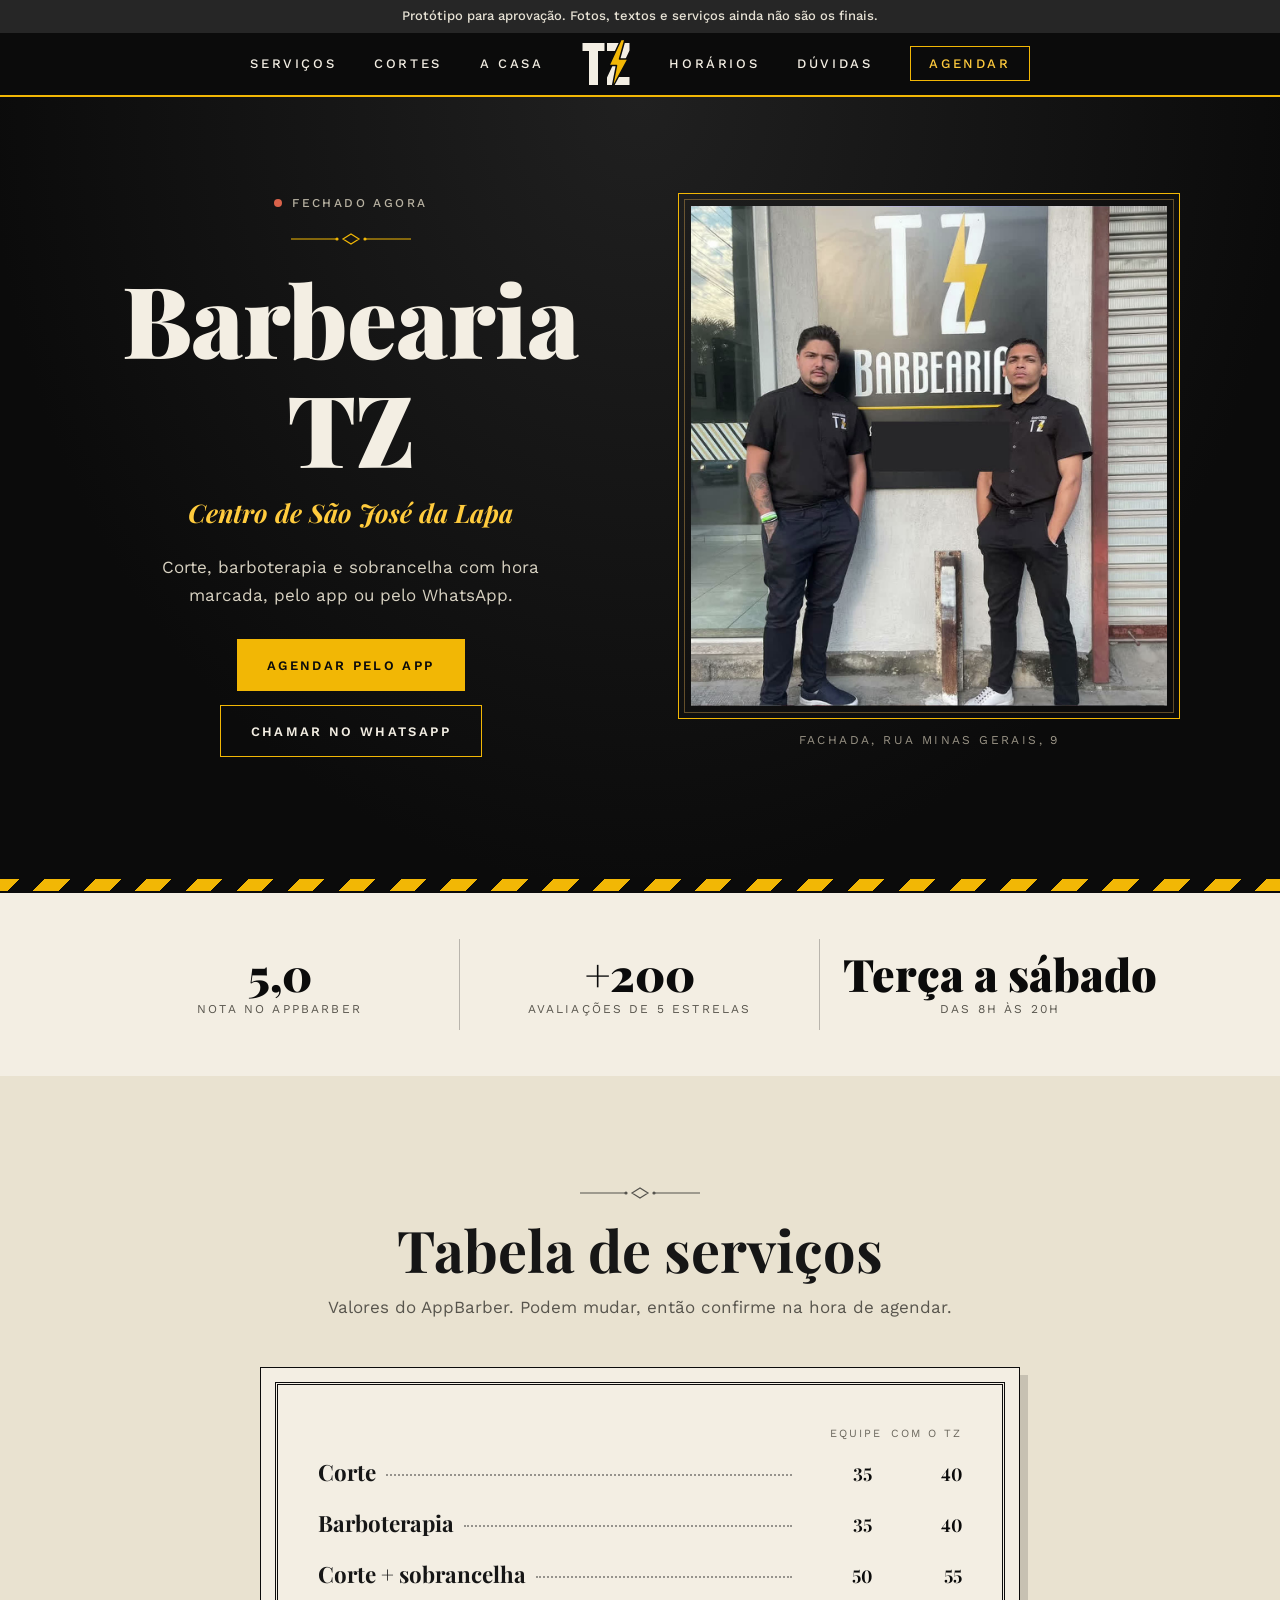
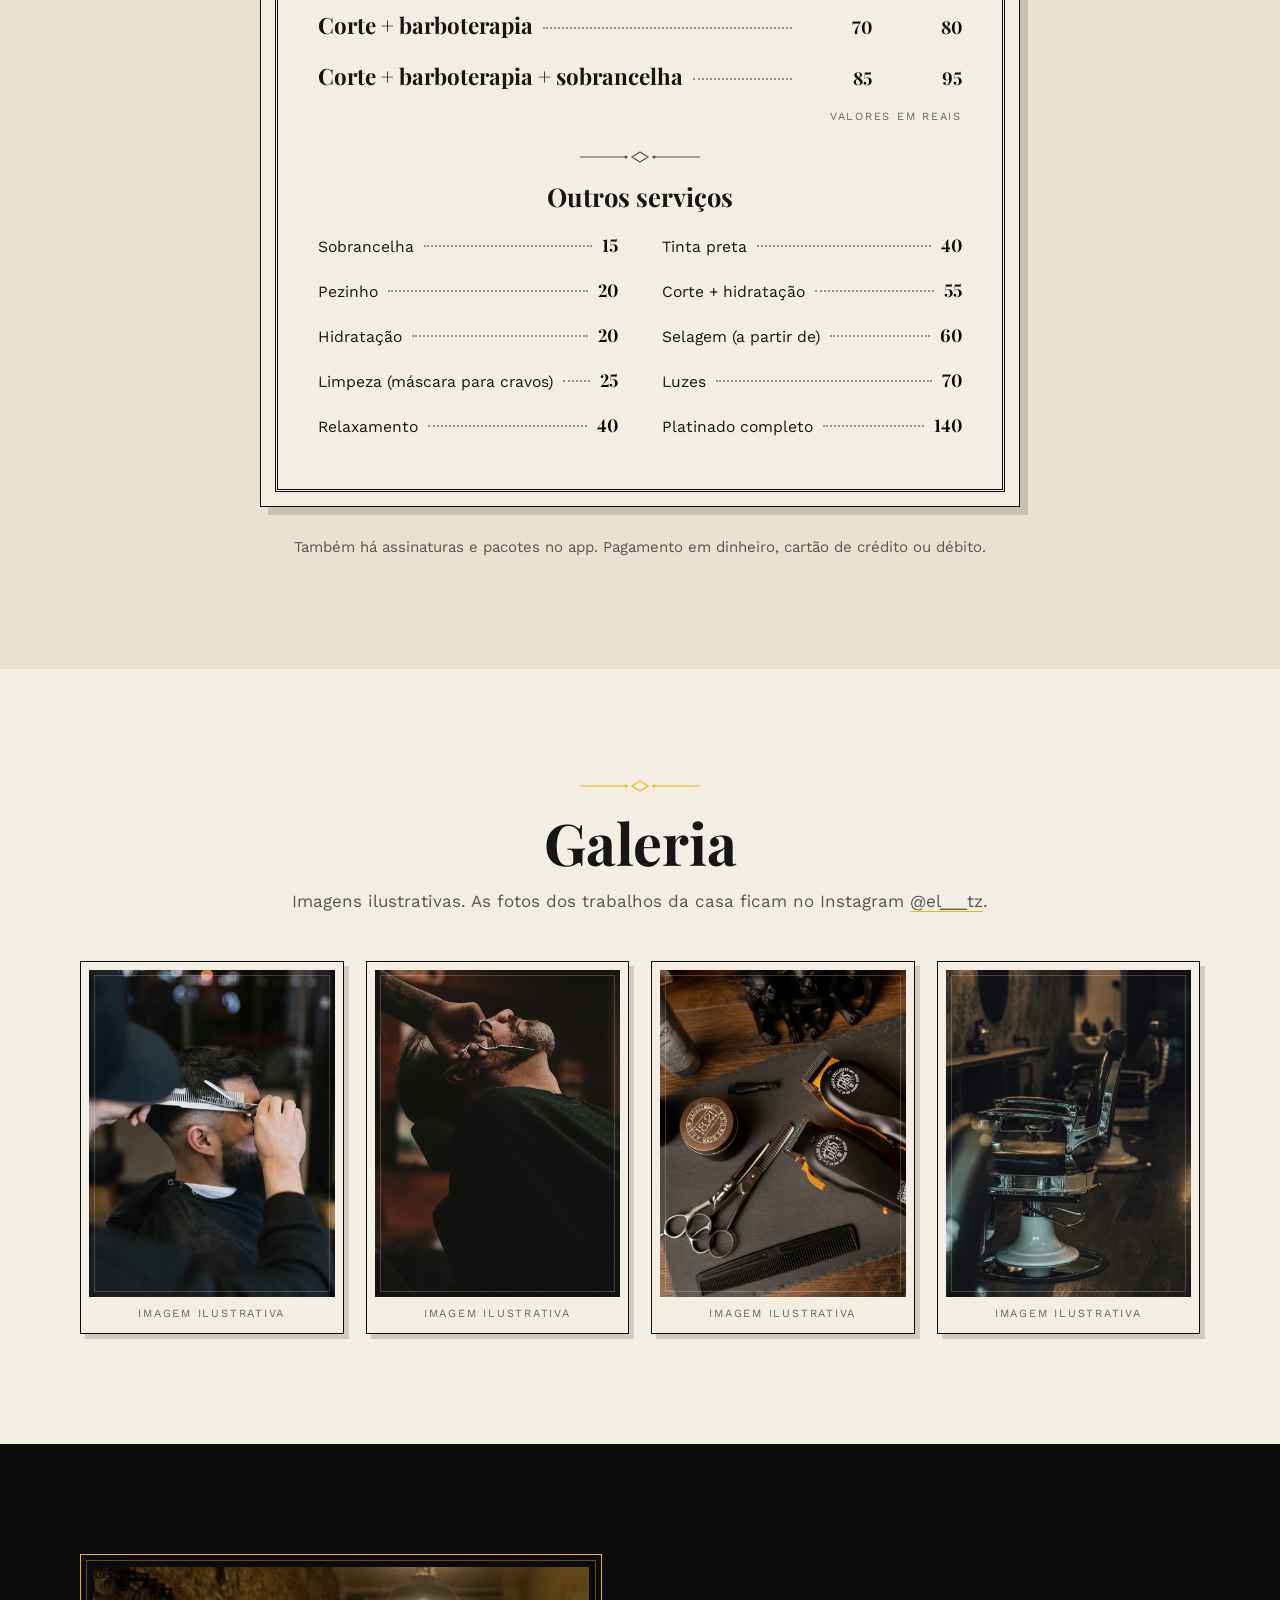
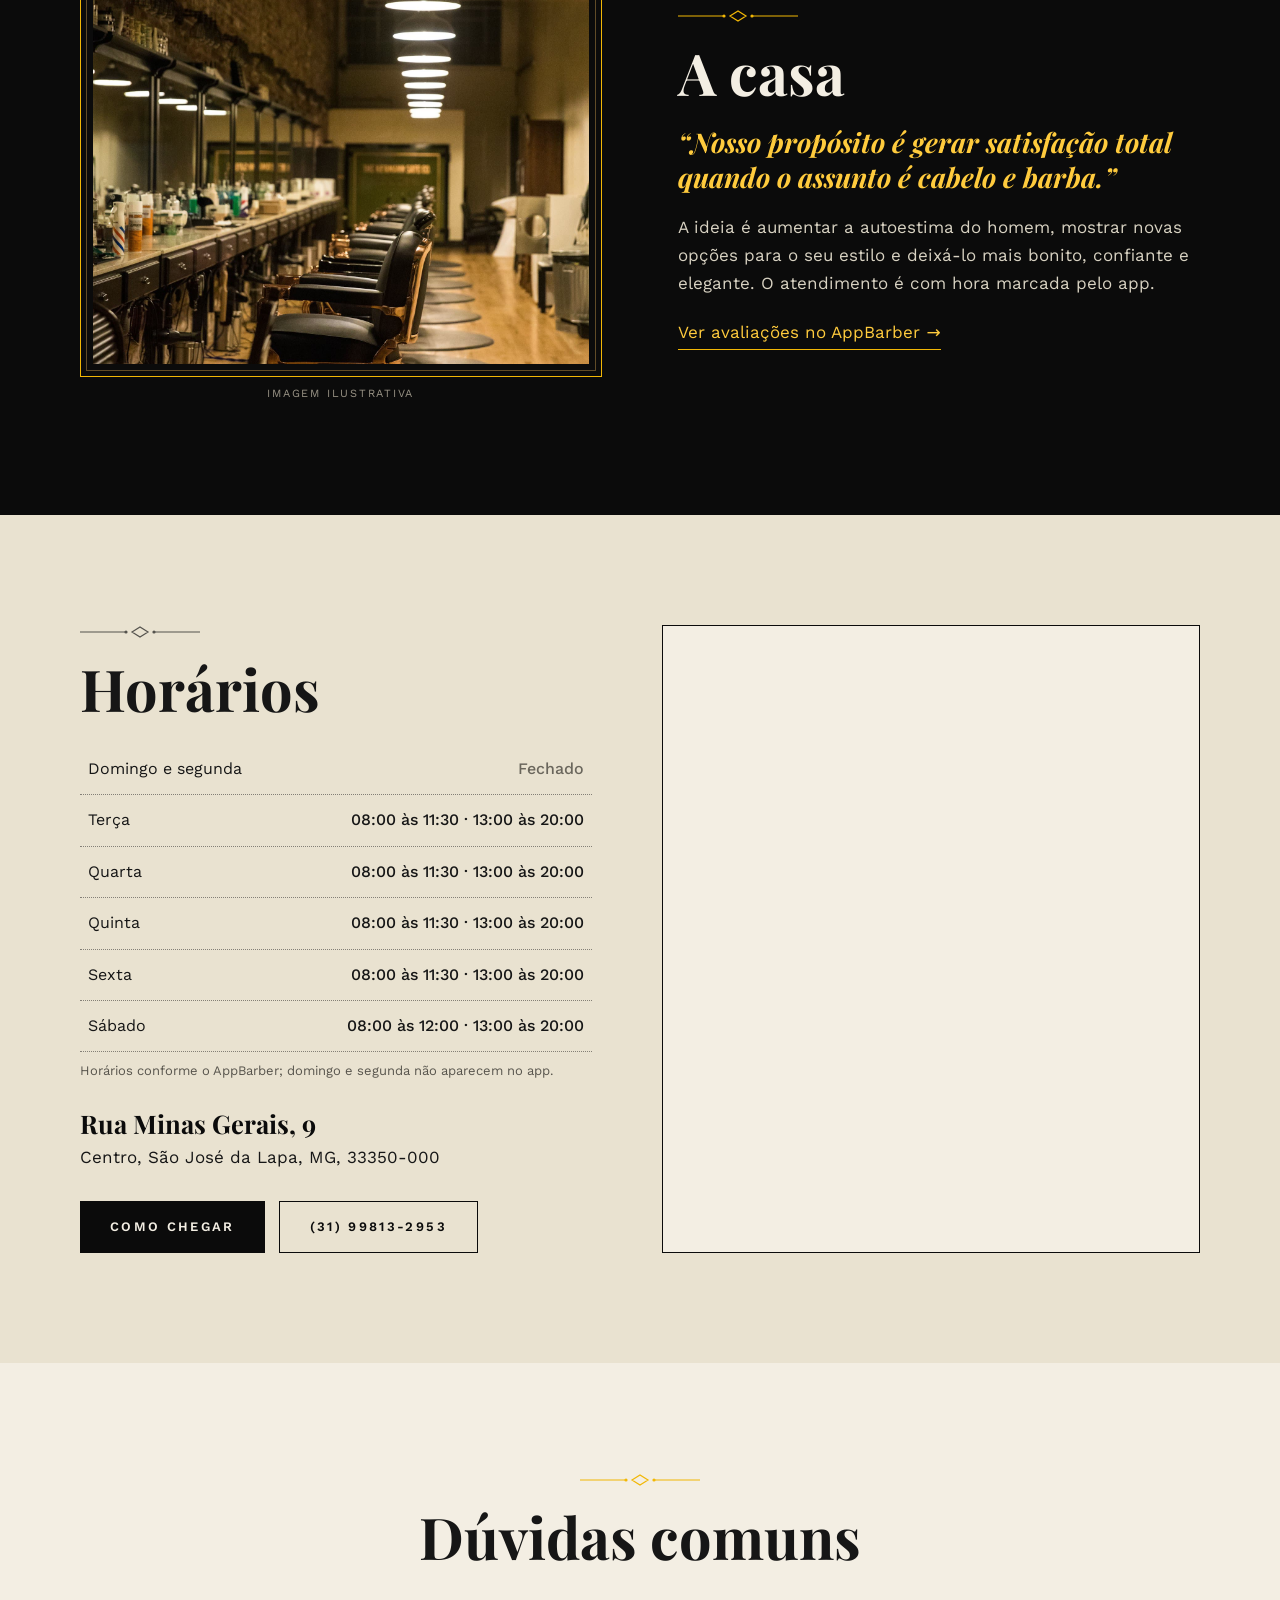
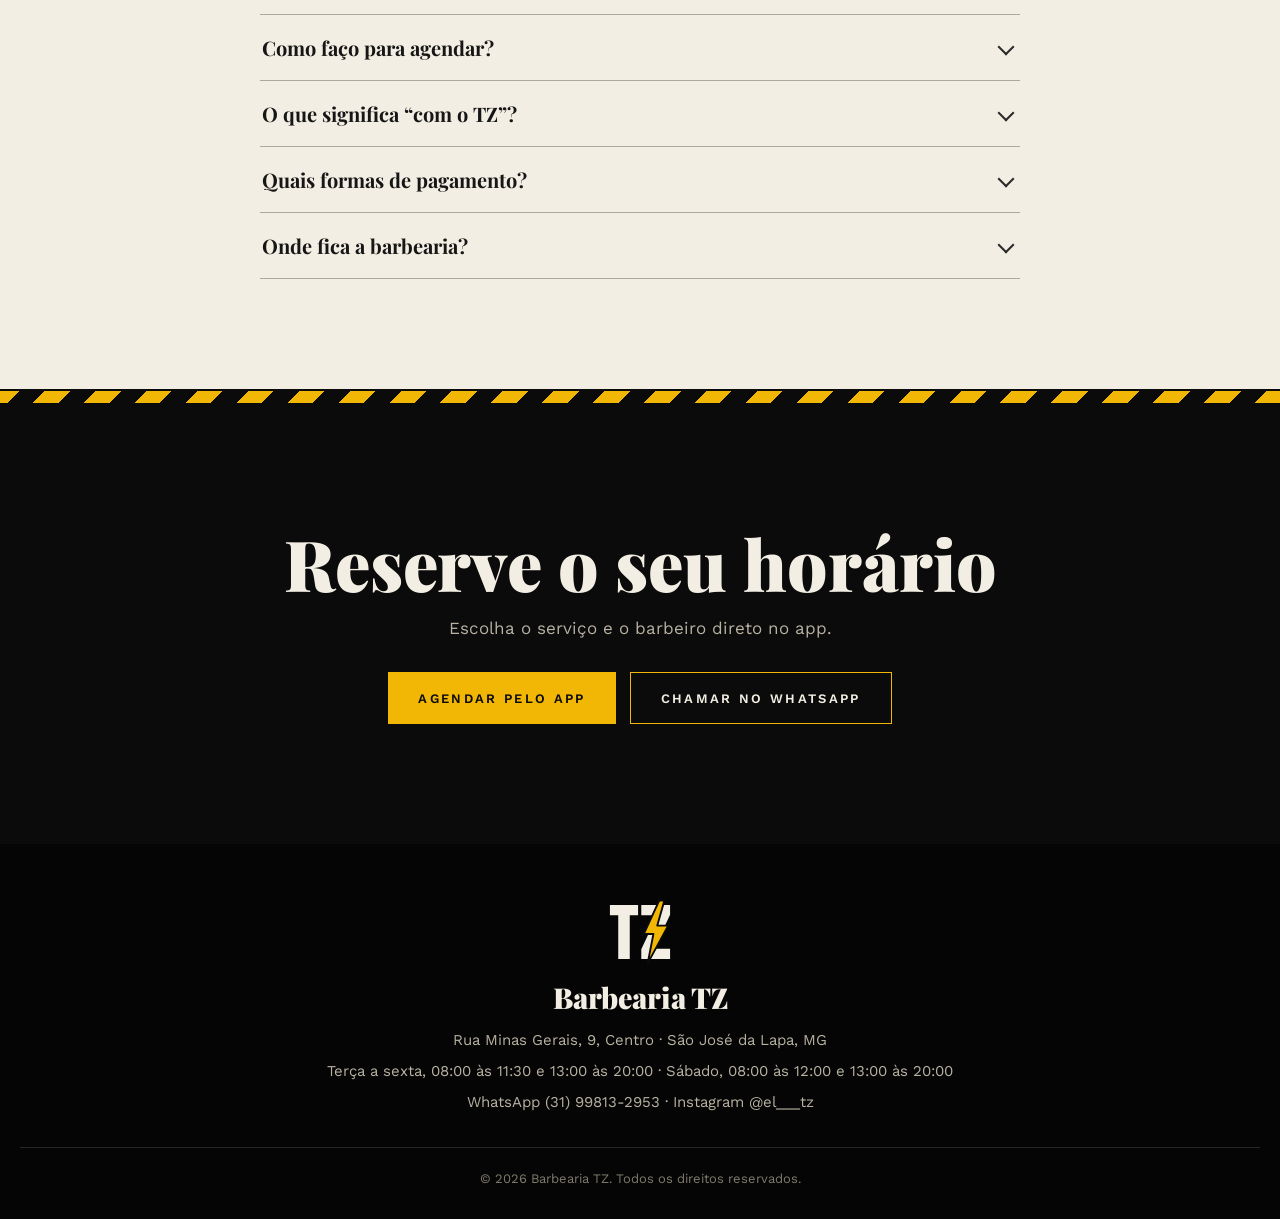
==== 1-tradicao/index.html @ e1d06c8e "Barbearia TZ: três protótipos (tradição, raio, clube)" ====
<!doctype html>
<html lang="pt-BR">
<head>
<meta charset="utf-8">
<meta name="viewport" content="width=device-width, initial-scale=1">
<title>Barbearia TZ | Barbearia em São José da Lapa</title>
<meta name="description" content="Barbearia TZ, no Centro de São José da Lapa (MG). Corte, barboterapia e sobrancelha com hora marcada pelo app ou pelo WhatsApp.">
<meta name="robots" content="noindex, nofollow">
<meta name="theme-color" content="#0b0b0b">
<meta property="og:title" content="Barbearia TZ | São José da Lapa">
<meta property="og:description" content="Corte, barba e sobrancelha com hora marcada.">
<meta property="og:image" content="og.png">
<link rel="icon" href="favicon.svg" type="image/svg+xml">
<link rel="apple-touch-icon" href="apple-touch-icon.png">
<link rel="preload" href="fonts/playfair-display-latin-700-normal.woff2" as="font" type="font/woff2" crossorigin>
<link rel="preload" href="fonts/work-sans-latin-400-normal.woff2" as="font" type="font/woff2" crossorigin>
<link rel="stylesheet" href="style.css">
</head>
<body>
<svg width="0" height="0" style="position:absolute" aria-hidden="true">
  <symbol id="tz" viewBox="0 0 100 100">
    <path fill="currentColor" d="M3 8H47V24H34V92H16V24H3Z"/>
    <path fill="currentColor" d="M52 8H97V23L72 76H97V92H52V77L77 24H52Z"/>
    <path fill="#f2b705" stroke="#0b0b0b" stroke-width="3" stroke-linejoin="round" d="M80 1L56 53H71L62 99L94 40H77L88 1Z"/>
  </symbol>
  <symbol id="orn" viewBox="0 0 120 14"><path fill="none" stroke="currentColor" stroke-width="1.2" d="M0 7H46M74 7H120M52 7l8-5 8 5-8 5z"/><circle cx="46" cy="7" r="1.6" fill="currentColor"/><circle cx="74" cy="7" r="1.6" fill="currentColor"/></symbol>
</svg>

<div class="faixa">Protótipo para aprovação. Fotos, textos e serviços ainda não são os finais.</div>

<header class="topo">
  <nav class="nav" aria-label="Principal">
    <a href="#servicos">Serviços</a>
    <a href="#cortes">Cortes</a>
    <a href="#casa">A casa</a>
    <a class="marca" href="#inicio" aria-label="Barbearia TZ, início"><svg class="marca-tz" aria-hidden="true"><use href="#tz"/></svg></a>
    <a href="#horarios">Horários</a>
    <a href="#perguntas">Dúvidas</a>
    <a class="nav-cta" href="https://sites.appbarber.com.br/barbeariatz" target="_blank" rel="noopener">Agendar</a>
  </nav>
  <a class="marca marca-m" href="#inicio" aria-label="Barbearia TZ, início"><svg class="marca-tz" aria-hidden="true"><use href="#tz"/></svg><span>Barbearia TZ</span></a>
  <button class="menu-btn" type="button" aria-label="Abrir menu" aria-expanded="false"><span></span><span></span></button>
</header>

<main id="inicio">

<section class="hero">
  <div class="hero-in">
    <p class="aberto" data-aberto><i></i><span class="txt">Horário</span></p>
    <svg class="orn" aria-hidden="true"><use href="#orn"/></svg>
    <h1>Barbearia TZ</h1>
    <p class="sub">Centro de São José da Lapa</p>
    <p class="lead">Corte, barboterapia e sobrancelha com hora marcada, pelo app ou pelo WhatsApp.</p>
    <div class="acoes">
      <a class="btn btn-lt" href="https://sites.appbarber.com.br/barbeariatz" target="_blank" rel="noopener">Agendar pelo app</a>
      <a class="btn btn-ln" data-wa href="#">Chamar no WhatsApp</a>
    </div>
  </div>
  <figure class="quadro">
    <div class="quadro-in"><img src="img/dupla.jpg" alt="Dois barbeiros da Barbearia TZ uniformizados em frente à fachada da loja" width="1200" height="1200" fetchpriority="high"></div>
    <figcaption>Fachada, Rua Minas Gerais, 9</figcaption>
  </figure>
</section>

<div class="poste" aria-hidden="true"></div>

<section class="selos" aria-label="Destaques">
  <div class="selo rv"><b>5,0</b><span>nota no AppBarber</span></div>
  <div class="selo rv"><b>+200</b><span>avaliações de 5 estrelas</span></div>
  <div class="selo rv"><b>Terça a sábado</b><span>das 8h às 20h</span></div>
</section>

<section class="sec creme" id="servicos">
  <div class="cab rv">
    <svg class="orn esc" aria-hidden="true"><use href="#orn"/></svg>
    <h2>Tabela de serviços</h2>
    <p>Valores do AppBarber. Podem mudar, então confirme na hora de agendar.</p>
  </div>
  <div class="cartao rv">
    <div class="cartao-in">
      <div class="col-cab"><span></span><span>Equipe</span><span>Com o TZ</span></div>
      <div class="lin"><span>Corte</span><i></i><b>35</b><b>40</b></div>
      <div class="lin"><span>Barboterapia</span><i></i><b>35</b><b>40</b></div>
      <div class="lin"><span>Corte + sobrancelha</span><i></i><b>50</b><b>55</b></div>
      <div class="lin"><span>Corte + barboterapia</span><i></i><b>70</b><b>80</b></div>
      <div class="lin"><span>Corte + barboterapia + sobrancelha</span><i></i><b>85</b><b>95</b></div>
      <p class="rs">Valores em reais</p>
      <svg class="orn esc" aria-hidden="true"><use href="#orn"/></svg>
      <h3>Outros serviços</h3>
      <ul class="duas-col">
        <li><span>Sobrancelha</span><i></i><b>15</b></li>
        <li><span>Pezinho</span><i></i><b>20</b></li>
        <li><span>Hidratação</span><i></i><b>20</b></li>
        <li><span>Limpeza (máscara para cravos)</span><i></i><b>25</b></li>
        <li><span>Relaxamento</span><i></i><b>40</b></li>
        <li><span>Tinta preta</span><i></i><b>40</b></li>
        <li><span>Corte + hidratação</span><i></i><b>55</b></li>
        <li><span>Selagem (a partir de)</span><i></i><b>60</b></li>
        <li><span>Luzes</span><i></i><b>70</b></li>
        <li><span>Platinado completo</span><i></i><b>140</b></li>
      </ul>
    </div>
  </div>
  <p class="nota rv">Também há assinaturas e pacotes no app. Pagamento em dinheiro, cartão de crédito ou débito.</p>
</section>

<section class="sec" id="cortes">
  <div class="cab rv">
    <svg class="orn" aria-hidden="true"><use href="#orn"/></svg>
    <h2>Galeria</h2>
    <p>Imagens ilustrativas. As fotos dos trabalhos da casa ficam no Instagram <a href="https://www.instagram.com/el___tz/" target="_blank" rel="noopener">@el___tz</a>.</p>
  </div>
  <div class="molduras">
    <figure class="rv"><img src="img/tesoura.jpg" alt="Barbeiro aparando o cabelo com tesoura e pente" loading="lazy"><figcaption>Imagem ilustrativa</figcaption></figure>
    <figure class="rv"><img src="img/cliente-cadeira.jpg" alt="Cliente com a cabeça inclinada na cadeira durante o acabamento da barba" loading="lazy"><figcaption>Imagem ilustrativa</figcaption></figure>
    <figure class="rv"><img src="img/ferramentas.jpg" alt="Máquinas, tesoura e pente sobre uma bancada" loading="lazy"><figcaption>Imagem ilustrativa</figcaption></figure>
    <figure class="rv"><img src="img/cadeira-preta.jpg" alt="Detalhe de uma cadeira de barbeiro preta e cromada" loading="lazy"><figcaption>Imagem ilustrativa</figcaption></figure>
  </div>
</section>

<section class="sec verde2" id="casa">
  <div class="casa">
    <figure class="casa-foto rv"><div class="quadro-in"><img src="img/luminarias.jpg" alt="Interior de barbearia com cadeiras alinhadas e luminárias no teto" loading="lazy"></div><figcaption>Imagem ilustrativa</figcaption></figure>
    <div class="casa-txt rv">
      <svg class="orn" aria-hidden="true"><use href="#orn"/></svg>
      <h2>A casa</h2>
      <blockquote>“Nosso propósito é gerar satisfação total quando o assunto é cabelo e barba.”</blockquote>
      <p>A ideia é aumentar a autoestima do homem, mostrar novas opções para o seu estilo e deixá-lo mais bonito, confiante e elegante. O atendimento é com hora marcada pelo app.</p>
      <a class="link" href="https://sites.appbarber.com.br/barbeariatz" target="_blank" rel="noopener">Ver avaliações no AppBarber</a>
    </div>
  </div>
</section>

<section class="sec creme" id="horarios">
  <div class="hor-grid">
    <div class="rv">
      <svg class="orn esc" aria-hidden="true"><use href="#orn"/></svg>
      <h2>Horários</h2>
      <ul class="hor">
        <li class="off"><span>Domingo e segunda</span><b>Fechado</b></li>
        <li data-dia="2"><span>Terça</span><b>08:00 às 11:30 · 13:00 às 20:00</b></li>
        <li data-dia="3"><span>Quarta</span><b>08:00 às 11:30 · 13:00 às 20:00</b></li>
        <li data-dia="4"><span>Quinta</span><b>08:00 às 11:30 · 13:00 às 20:00</b></li>
        <li data-dia="5"><span>Sexta</span><b>08:00 às 11:30 · 13:00 às 20:00</b></li>
        <li data-dia="6"><span>Sábado</span><b>08:00 às 12:00 · 13:00 às 20:00</b></li>
      </ul>
      <p class="peq">Horários conforme o AppBarber; domingo e segunda não aparecem no app.</p>
      <address><b>Rua Minas Gerais, 9</b>Centro, São José da Lapa, MG, 33350-000</address>
      <div class="acoes">
        <a class="btn btn-vd" href="https://www.google.com/maps/search/?api=1&amp;query=Rua+Minas+Gerais+9+Centro+S%C3%A3o+Jos%C3%A9+da+Lapa+MG" target="_blank" rel="noopener">Como chegar</a>
        <a class="btn btn-vd-ln" data-wa href="#">(31) 99813-2953</a>
      </div>
    </div>
    <div class="mapa rv"><iframe title="Mapa da Barbearia TZ" loading="lazy" referrerpolicy="no-referrer-when-downgrade" src="https://maps.google.com/maps?q=Rua%20Minas%20Gerais%209%20S%C3%A3o%20Jos%C3%A9%20da%20Lapa%20MG&amp;output=embed"></iframe></div>
  </div>
</section>

<section class="sec" id="perguntas">
  <div class="cab rv"><svg class="orn" aria-hidden="true"><use href="#orn"/></svg><h2>Dúvidas comuns</h2></div>
  <div class="faq rv">
    <details><summary>Como faço para agendar?</summary><div><p>Pelo app ou site do AppBarber (botão “Agendar pelo app”) ou chamando no WhatsApp (31) 99813-2953.</p></div></details>
    <details><summary>O que significa “com o TZ”?</summary><div><p>É o atendimento feito pelo próprio TZ, com valor um pouco maior. Confirme os detalhes no app.</p></div></details>
    <details><summary>Quais formas de pagamento?</summary><div><p>Dinheiro, cartão de crédito e cartão de débito.</p></div></details>
    <details><summary>Onde fica a barbearia?</summary><div><p>Rua Minas Gerais, 9, Centro, em São José da Lapa (MG).</p></div></details>
  </div>
</section>

<div class="poste" aria-hidden="true"></div>
<section class="fecho">
  <h2>Reserve o seu horário</h2>
  <p>Escolha o serviço e o barbeiro direto no app.</p>
  <div class="acoes">
    <a class="btn btn-lt" href="https://sites.appbarber.com.br/barbeariatz" target="_blank" rel="noopener">Agendar pelo app</a>
    <a class="btn btn-ln" data-wa href="#">Chamar no WhatsApp</a>
  </div>
</section>
</main>

<footer class="rodape">
  <svg class="marca-tz grande" aria-hidden="true"><use href="#tz"/></svg>
  <p class="rod-nome">Barbearia TZ</p>
  <p>Rua Minas Gerais, 9, Centro · São José da Lapa, MG</p>
  <p>Terça a sexta, 08:00 às 11:30 e 13:00 às 20:00 · Sábado, 08:00 às 12:00 e 13:00 às 20:00</p>
  <p><a data-wa href="#">WhatsApp (31) 99813-2953</a> · <a href="https://www.instagram.com/el___tz/" target="_blank" rel="noopener">Instagram @el___tz</a></p>
  <p class="rod-fim">© <span data-ano>2026</span> Barbearia TZ. Todos os direitos reservados.</p>
</footer>

<script src="comum.js" defer></script>
</body>
</html>
---- 1-tradicao/style.css ----
/* Barbearia TZ, versão 4: Tradição (verde, creme e latão; barbearia clássica; foge um pouco do preto e amarelo) */
@font-face{font-family:"Playfair";font-weight:700;font-style:normal;font-display:swap;src:url(fonts/playfair-display-latin-700-normal.woff2) format("woff2")}
@font-face{font-family:"Playfair";font-weight:700;font-style:italic;font-display:swap;src:url(fonts/playfair-display-latin-700-italic.woff2) format("woff2")}
@font-face{font-family:"Playfair";font-weight:900;font-style:normal;font-display:swap;src:url(fonts/playfair-display-latin-900-normal.woff2) format("woff2")}
@font-face{font-family:"Work";font-weight:400;font-display:swap;src:url(fonts/work-sans-latin-400-normal.woff2) format("woff2")}
@font-face{font-family:"Work";font-weight:500;font-display:swap;src:url(fonts/work-sans-latin-500-normal.woff2) format("woff2")}
@font-face{font-family:"Work";font-weight:600;font-display:swap;src:url(fonts/work-sans-latin-600-normal.woff2) format("woff2")}

:root{--vd:#0b0b0b;--vd2:#171717;--cr:#f3eee3;--cr2:#e9e2d0;--lt:#f2b705;--lt2:#ffcb3d;--vn:#2a2a2a;--tx:#161616;--serif:"Playfair",Georgia,serif;--sans:"Work",system-ui,sans-serif;--max:1120px}
*{box-sizing:border-box;margin:0;padding:0}
html{scroll-behavior:smooth;scroll-padding-top:80px;interpolate-size:allow-keywords}
body{background:var(--cr);color:var(--tx);font:400 17px/1.65 var(--sans);-webkit-font-smoothing:antialiased;overflow-x:hidden}
img{display:block;max-width:100%;height:auto}
a{color:inherit}
h1,h2,h3{font-family:var(--serif);font-weight:700;line-height:1.1}
h2{font-size:clamp(2.2rem,5vw,3.6rem)}
.faixa{background:#262626;color:#e6e1d4;font:500 13px/1.3 var(--sans);text-align:center;padding:8px 14px}
.orn{display:block;width:120px;height:14px;margin:0 auto 18px;color:var(--lt)}
.orn.esc{color:var(--vd2);opacity:.7}

/* topo */
.topo{position:sticky;top:0;z-index:50;background:var(--vd);border-bottom:2px solid var(--lt);display:flex;align-items:center;justify-content:center;padding:6px 20px}
.nav{display:flex;align-items:center;gap:clamp(18px,3vw,38px)}
.nav a{text-decoration:none;color:var(--cr);font:500 13px var(--sans);letter-spacing:.2em;text-transform:uppercase;transition:color .2s}
.nav a:hover{color:var(--lt2)}
.nav .marca{display:block}
.nav-cta{border:1px solid var(--lt);padding:9px 18px;color:var(--lt2)!important}
.nav-cta:hover{background:var(--lt);color:var(--vd)!important}
.marca-tz{width:50px;height:50px;color:var(--cr);display:block}
.marca-tz.grande{width:64px;height:64px;margin:0 auto 14px}
.marca-m{display:none}
.menu-btn{display:none;background:none;border:0;width:44px;height:44px;position:relative;cursor:pointer}
.menu-btn span{position:absolute;left:10px;right:10px;height:2px;background:var(--cr);transition:transform .3s,top .3s}
.menu-btn span:first-child{top:17px}.menu-btn span:last-child{top:25px}
.nav-open .menu-btn span:first-child{top:21px;transform:rotate(45deg)}
.nav-open .menu-btn span:last-child{top:21px;transform:rotate(-45deg)}

/* botões */
.btn{display:inline-flex;align-items:center;justify-content:center;min-height:52px;padding:0 30px;font:600 13px var(--sans);letter-spacing:.18em;text-transform:uppercase;text-decoration:none;transition:transform .2s,background .2s,color .2s,border-color .2s}
.btn:hover{transform:translateY(-2px)}
.btn-lt{background:var(--lt);color:var(--vd)}
.btn-lt:hover{background:var(--lt2)}
.btn-ln{border:1px solid var(--lt);color:var(--cr)}
.btn-ln:hover{background:var(--lt);color:var(--vd)}
.btn-vd{background:var(--vd);color:var(--cr)}
.btn-vd:hover{background:var(--vd2)}
.btn-vd-ln{border:1px solid var(--vd);color:var(--vd)}
.btn-vd-ln:hover{background:var(--vd);color:var(--cr)}
.acoes{display:flex;flex-wrap:wrap;gap:14px;margin-top:30px}

/* hero */
.hero{background:radial-gradient(ellipse at 50% 0,#202020,var(--vd) 72%);color:var(--cr);display:grid;grid-template-columns:1fr 1fr;gap:clamp(30px,6vw,90px);align-items:center;padding:60px max(20px,calc((100vw - var(--max))/2 + 20px)) 90px;min-height:calc(100svh - 120px)}
.hero-in{text-align:center}
.hero-in .acoes{justify-content:center}
.aberto{display:inline-flex;align-items:center;gap:10px;font:500 12px var(--sans);letter-spacing:.2em;text-transform:uppercase;color:#b8b2a2;margin-bottom:22px}
.aberto i{width:8px;height:8px;border-radius:50%;background:#888}
.aberto.on i{background:#58c77a;box-shadow:0 0 0 4px rgba(88,199,122,.2)}.aberto.off i{background:#d9624a}
.hero h1{font-size:clamp(3.4rem,8vw,6.2rem);font-weight:900;letter-spacing:-.01em;color:var(--cr)}
.sub{margin-top:14px;font:italic 700 clamp(1.2rem,2.4vw,1.6rem)/1.3 var(--serif);color:var(--lt2)}
.lead{margin:24px auto 0;max-width:27em;color:#d8d2c2}
.quadro{margin:0}
.quadro-in{position:relative;padding:12px;border:1px solid var(--lt);background:transparent}
.quadro-in::before{content:"";position:absolute;inset:5px;border:1px solid rgba(199,154,75,.45);pointer-events:none;z-index:1}
.quadro-in img{width:100%;aspect-ratio:1/1.05;object-fit:cover;object-position:50% 25%;filter:saturate(.92)}
.quadro figcaption{text-align:center;margin-top:12px;font-size:12px;letter-spacing:.2em;text-transform:uppercase;color:#9a9486}

/* poste de barbeiro (listras) */
.poste{height:16px;background:repeating-linear-gradient(-45deg,var(--lt) 0 18px,var(--vd) 18px 36px,var(--lt) 36px 54px,var(--vd) 54px 72px);border-block:2px solid var(--vd)}

/* selos */
.selos{display:grid;grid-template-columns:repeat(3,1fr);max-width:var(--max);margin:0 auto;padding:46px 20px}
.selo{text-align:center;padding:10px;border-right:1px solid rgba(11,11,11,.25);display:flex;flex-direction:column;gap:2px}
.selo:last-child{border:0}
.selo b{font:900 clamp(1.8rem,4vw,2.8rem)/1.1 var(--serif);color:var(--vd)}
.selo span{font-size:12px;letter-spacing:.18em;text-transform:uppercase;color:#58554d}

/* seções */
.sec{padding:clamp(70px,9vw,110px) 20px}
.sec>*{max-width:var(--max);margin-left:auto;margin-right:auto}
.creme{background:var(--cr2)}
.verde2{background:var(--vd);color:var(--cr)}
.cab{text-align:center;margin-bottom:46px}
.cab p{margin-top:12px;color:#58554d}
.cab a{text-decoration:underline;text-decoration-color:var(--lt);text-underline-offset:4px}
.nota{text-align:center;margin-top:28px!important;color:#58554d;font-size:15px}
.peq{font-size:13px;color:#58554d}

/* tabela */
.cartao{max-width:760px!important;background:var(--cr);padding:14px;border:1px solid var(--vd);box-shadow:8px 8px 0 rgba(11,11,11,.15)}
.cartao-in{border:3px double var(--vd);padding:clamp(20px,4vw,40px)}
.col-cab{display:grid;grid-template-columns:1fr 70px 80px;text-align:right;font-size:11px;letter-spacing:.18em;text-transform:uppercase;color:#6a665c;margin-bottom:4px}
.lin,.duas-col li{display:flex;align-items:baseline;gap:10px}
.lin{display:grid;grid-template-columns:auto 1fr 70px 80px;padding:12px 0}
.lin span{font:700 clamp(1.1rem,2.3vw,1.4rem)/1.2 var(--serif)}
.lin i,.duas-col li i{flex:1;border-bottom:2px dotted rgba(11,11,11,.4);transform:translateY(-5px);min-width:12px}
.lin b,.duas-col li b{font:700 1.1rem var(--serif);text-align:right;color:var(--vd);font-variant-numeric:lining-nums}
.rs{text-align:right;font-size:11px;letter-spacing:.16em;text-transform:uppercase;color:#6a665c;margin:6px 0 24px}
.cartao h3{text-align:center;font-size:1.6rem;margin-bottom:14px}
.duas-col{list-style:none;columns:2;column-gap:44px}
.duas-col li{padding:9px 0;break-inside:avoid;font-size:.98rem}

/* molduras */
.molduras{display:grid;grid-template-columns:repeat(4,1fr);gap:22px}
.molduras figure{padding:8px;border:1px solid var(--vd);background:var(--cr);box-shadow:5px 5px 0 rgba(11,11,11,.15);transition:transform .3s,box-shadow .3s}
.molduras figure:hover{transform:translateY(-5px);box-shadow:5px 11px 0 rgba(11,11,11,.15)}
.molduras img{width:100%;aspect-ratio:3/4;object-fit:cover;outline:1px solid #fff3;outline-offset:-6px}

/* casa */
.casa{display:grid;grid-template-columns:1fr 1fr;gap:clamp(30px,6vw,80px);align-items:center}
.casa>*{margin:0;max-width:none}
.casa-foto img{aspect-ratio:4/3.2;object-fit:cover;object-position:35% 50%}
.casa-txt{text-align:left}
.casa-txt .orn{margin-left:0}
.casa-txt h2{margin-bottom:20px}
.casa-txt blockquote{font:italic 700 clamp(1.3rem,2.4vw,1.7rem)/1.3 var(--serif);color:var(--lt2);margin-bottom:18px}
.casa-txt p{color:#d8d2c2;margin-bottom:12px}
.link{display:inline-block;margin-top:8px;color:var(--lt2);text-decoration:none;border-bottom:1px solid var(--lt);padding-bottom:3px}
.link::after{content:" →"}

/* horários */
.hor-grid{display:grid;grid-template-columns:1fr 1.05fr;gap:clamp(30px,6vw,70px);align-items:stretch}
.hor-grid .orn{margin-left:0}
.hor{list-style:none;margin:24px 0 8px}
.hor li{display:flex;justify-content:space-between;gap:12px;padding:12px 8px;border-bottom:1px dotted rgba(11,11,11,.45);font-size:16px}
.hor li b{font-weight:500;text-align:right}
.hor li.off b{color:#6a665c}
.hor li.hoje{background:var(--vd);color:var(--cr);border-bottom-color:var(--vd)}
.hor li.hoje span::after{content:" · hoje";color:var(--lt2)}
address{font-style:normal;margin-top:26px}
address b{display:block;font:700 1.6rem/1.2 var(--serif);color:var(--vd);margin-bottom:4px}
.mapa{min-height:400px;border:1px solid var(--vd);padding:8px;background:var(--cr)}
.mapa iframe{width:100%;height:100%;min-height:384px;border:0;filter:sepia(.35) saturate(.8)}

/* faq */
.faq{max-width:760px!important}
details{border-bottom:1px solid rgba(11,11,11,.3)}
details:first-child{border-top:1px solid rgba(11,11,11,.3)}
summary{list-style:none;cursor:pointer;display:flex;justify-content:space-between;align-items:center;gap:20px;padding:20px 2px;font:700 1.25rem/1.25 var(--serif)}
summary::-webkit-details-marker{display:none}
summary::after{content:"";flex:none;width:10px;height:10px;border-right:2px solid var(--vn);border-bottom:2px solid var(--vn);transform:rotate(45deg);transition:transform .35s;margin-right:6px}
details[open] summary::after{transform:rotate(-135deg)}
details::details-content{block-size:0;overflow:hidden;transition:block-size .35s ease,content-visibility .35s allow-discrete}
details[open]::details-content{block-size:auto}
details p{padding:0 2px 22px;color:#3a3832}

/* fecho */
.fecho{background:var(--vd);color:var(--cr);text-align:center;padding:clamp(80px,10vw,120px) 20px}
.fecho h2{font-size:clamp(2.4rem,6vw,4.4rem);font-weight:900}
.fecho p{margin-top:12px;color:#b8b2a2}
.fecho .acoes{justify-content:center}

/* rodapé */
.rodape{background:#050505;color:#b8b2a2;text-align:center;padding:56px 20px 24px;font-size:15px}
.rodape p{margin-bottom:6px}
.rodape a{text-decoration:none}.rodape a:hover{color:var(--lt2)}
.rod-nome{font:900 1.8rem var(--serif);color:var(--cr);margin-bottom:12px!important}
.rod-fim{margin-top:32px!important;padding-top:20px;border-top:1px solid #262626;font-size:13px;color:#807b6c}

/* animações */
.rv{opacity:0;transform:translateY(24px);transition:opacity .8s ease,transform .8s cubic-bezier(.2,.7,.2,1)}
.rv.vis{opacity:1;transform:none}
.molduras .rv:nth-child(2){transition-delay:.08s}.molduras .rv:nth-child(3){transition-delay:.16s}.molduras .rv:nth-child(4){transition-delay:.24s}
@media (prefers-reduced-motion:reduce){
  html{scroll-behavior:auto}
  *{transition-duration:.01ms!important}
  .rv{opacity:1;transform:none}
}

/* celular */
@media (max-width:900px){
  body{font-size:16px}
  .topo{justify-content:space-between;padding:8px 14px}
  .marca-m{display:flex;align-items:center;gap:10px;text-decoration:none;color:var(--cr);font:900 1.2rem var(--serif)}
  .marca-m .marca-tz{width:38px;height:38px}
  .menu-btn{display:block}
  .nav{position:fixed;inset:0 0 0 auto;width:min(310px,86vw);flex-direction:column;align-items:flex-start;justify-content:center;gap:24px;padding:40px 32px;background:var(--vd);border-left:2px solid var(--lt);transform:translateX(105%);transition:transform .4s cubic-bezier(.2,.7,.2,1)}
  .nav .marca{display:none}
  .nav a{font-size:15px}
  .nav-open .nav{transform:none}
  .topo{z-index:60}
  .hero{grid-template-columns:1fr;padding:34px 20px 60px;min-height:0;gap:40px}
  .quadro{order:-1;max-width:440px;margin-inline:auto;width:100%}
  .selos{grid-template-columns:1fr;padding:30px 20px}
  .selo{border-right:0;border-bottom:1px solid rgba(11,11,11,.25);padding:18px 10px}
  .selo:last-child{border-bottom:0}
  .col-cab,.lin{grid-template-columns:1fr 52px 84px}.col-cab span{white-space:nowrap}
  .lin i{display:none}
  .duas-col{columns:1}
  .molduras{grid-template-columns:1fr 1fr;gap:14px}
  .casa,.hor-grid{grid-template-columns:1fr}
  .casa-txt{text-align:center}.casa-txt .orn{margin-inline:auto}
  .acoes .btn{flex:1 1 100%}
}

/* legendas de imagem ilustrativa */
.molduras figure{position:relative}
.molduras figcaption,.casa-foto figcaption{font-size:11px;letter-spacing:.16em;text-transform:uppercase;color:#6a665c;text-align:center;padding:8px 0 2px}
.casa-foto figcaption{color:#9a9486}
.casa-foto img{aspect-ratio:4/3.2;object-position:50% 50%}
@media (max-width:900px){.lin span{font-size:1.02rem}.lin b{font-size:1rem}}
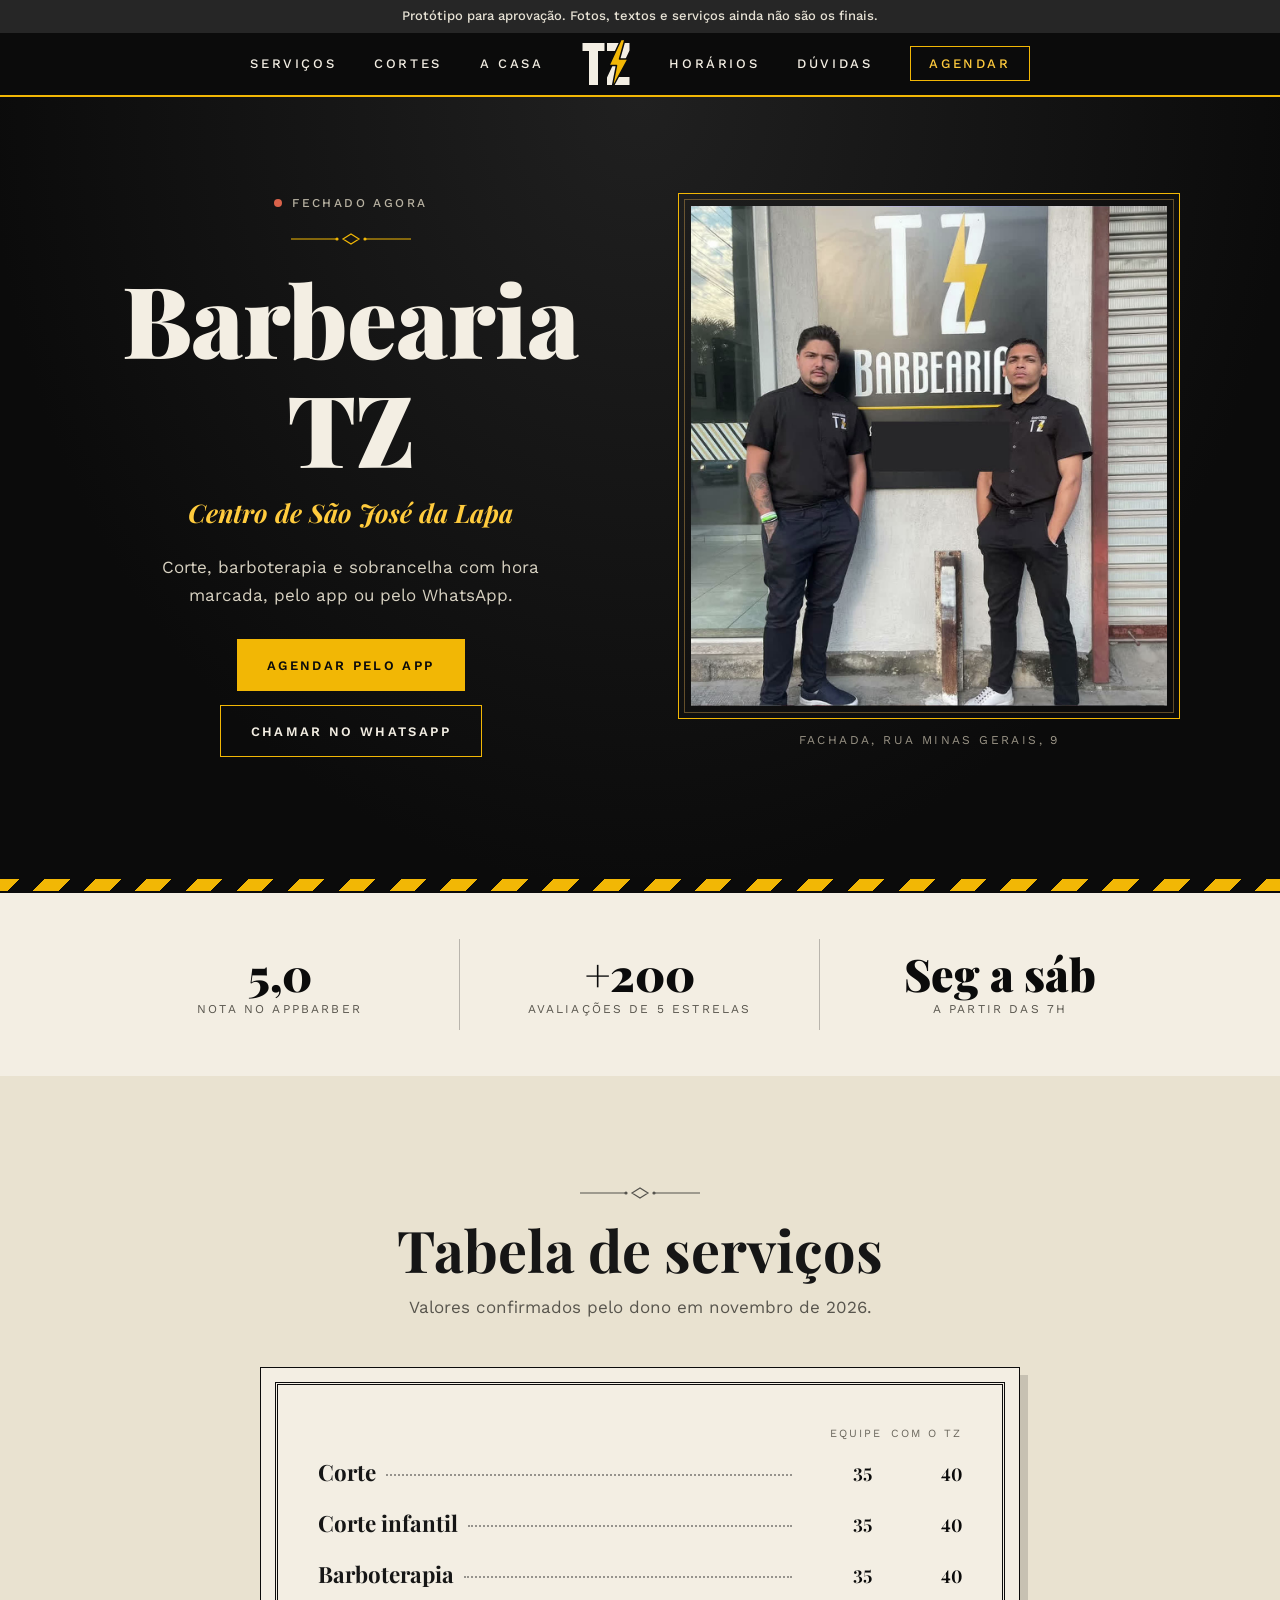
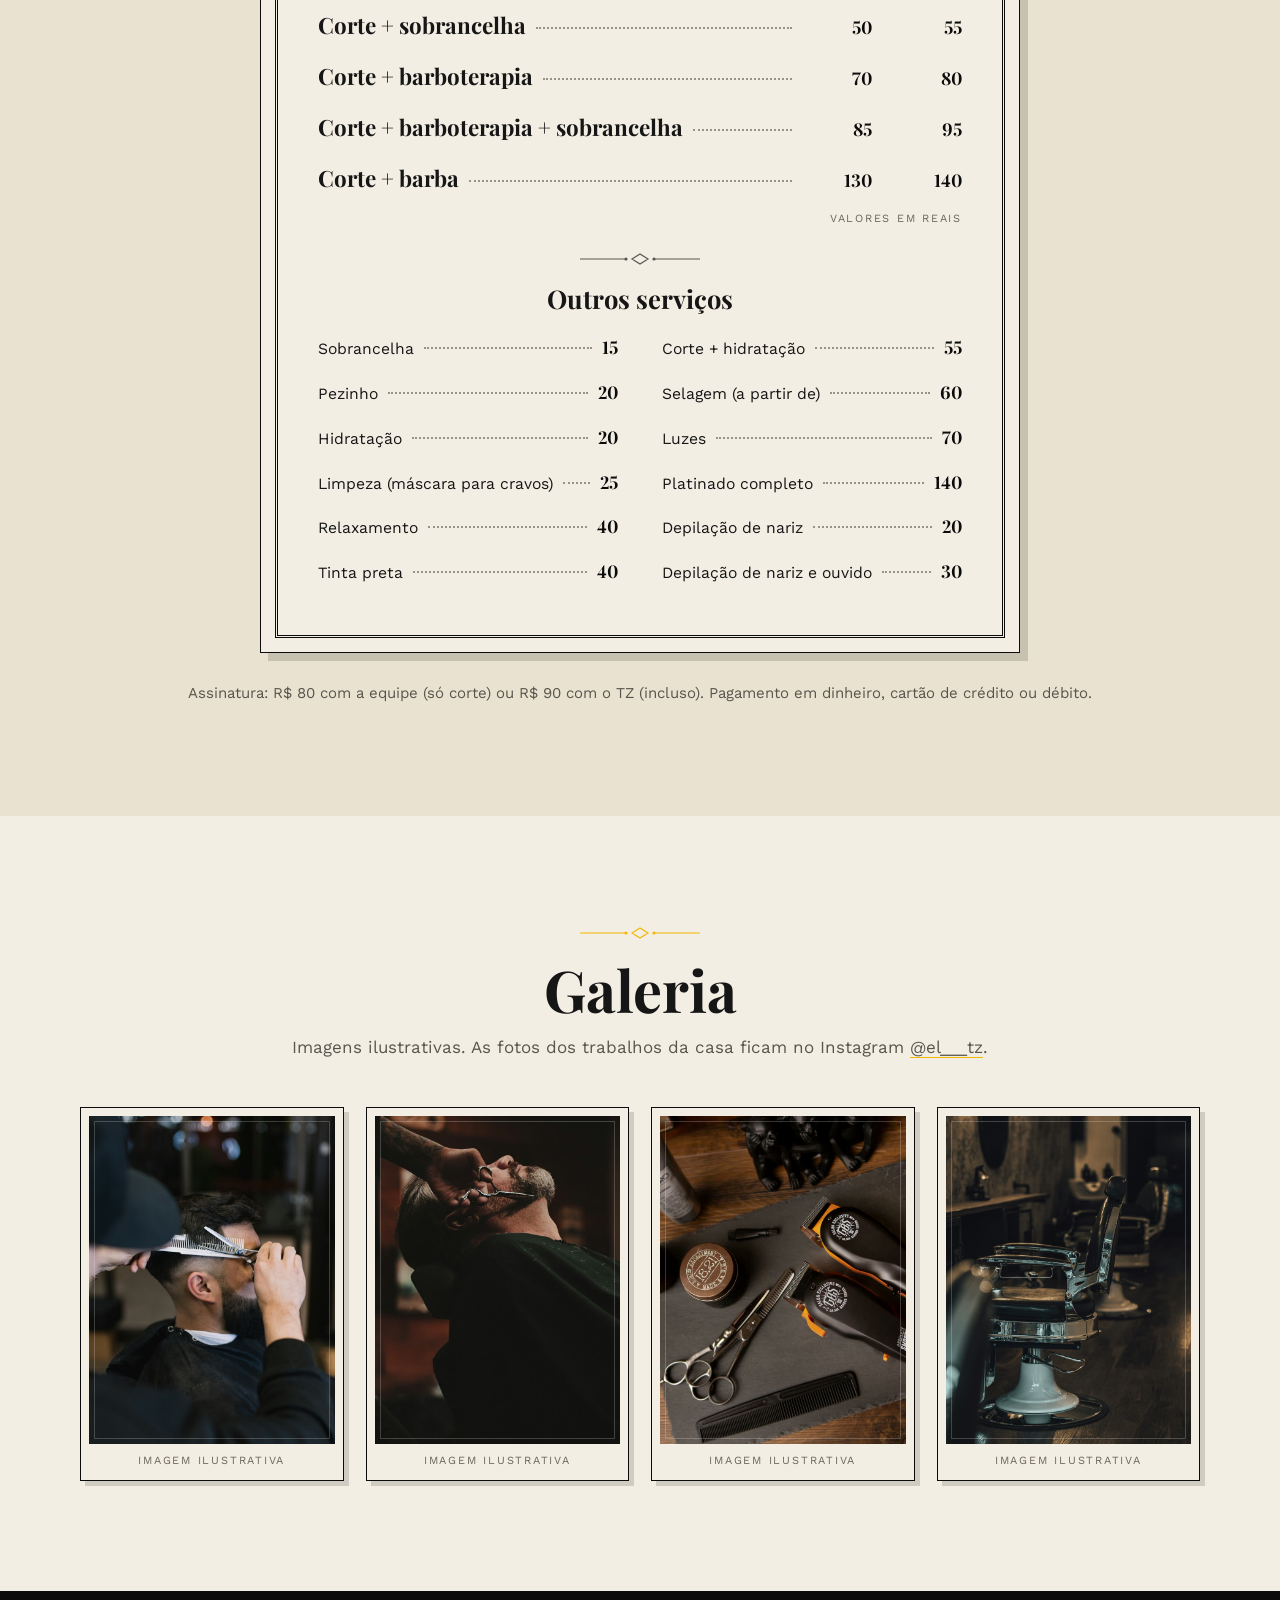
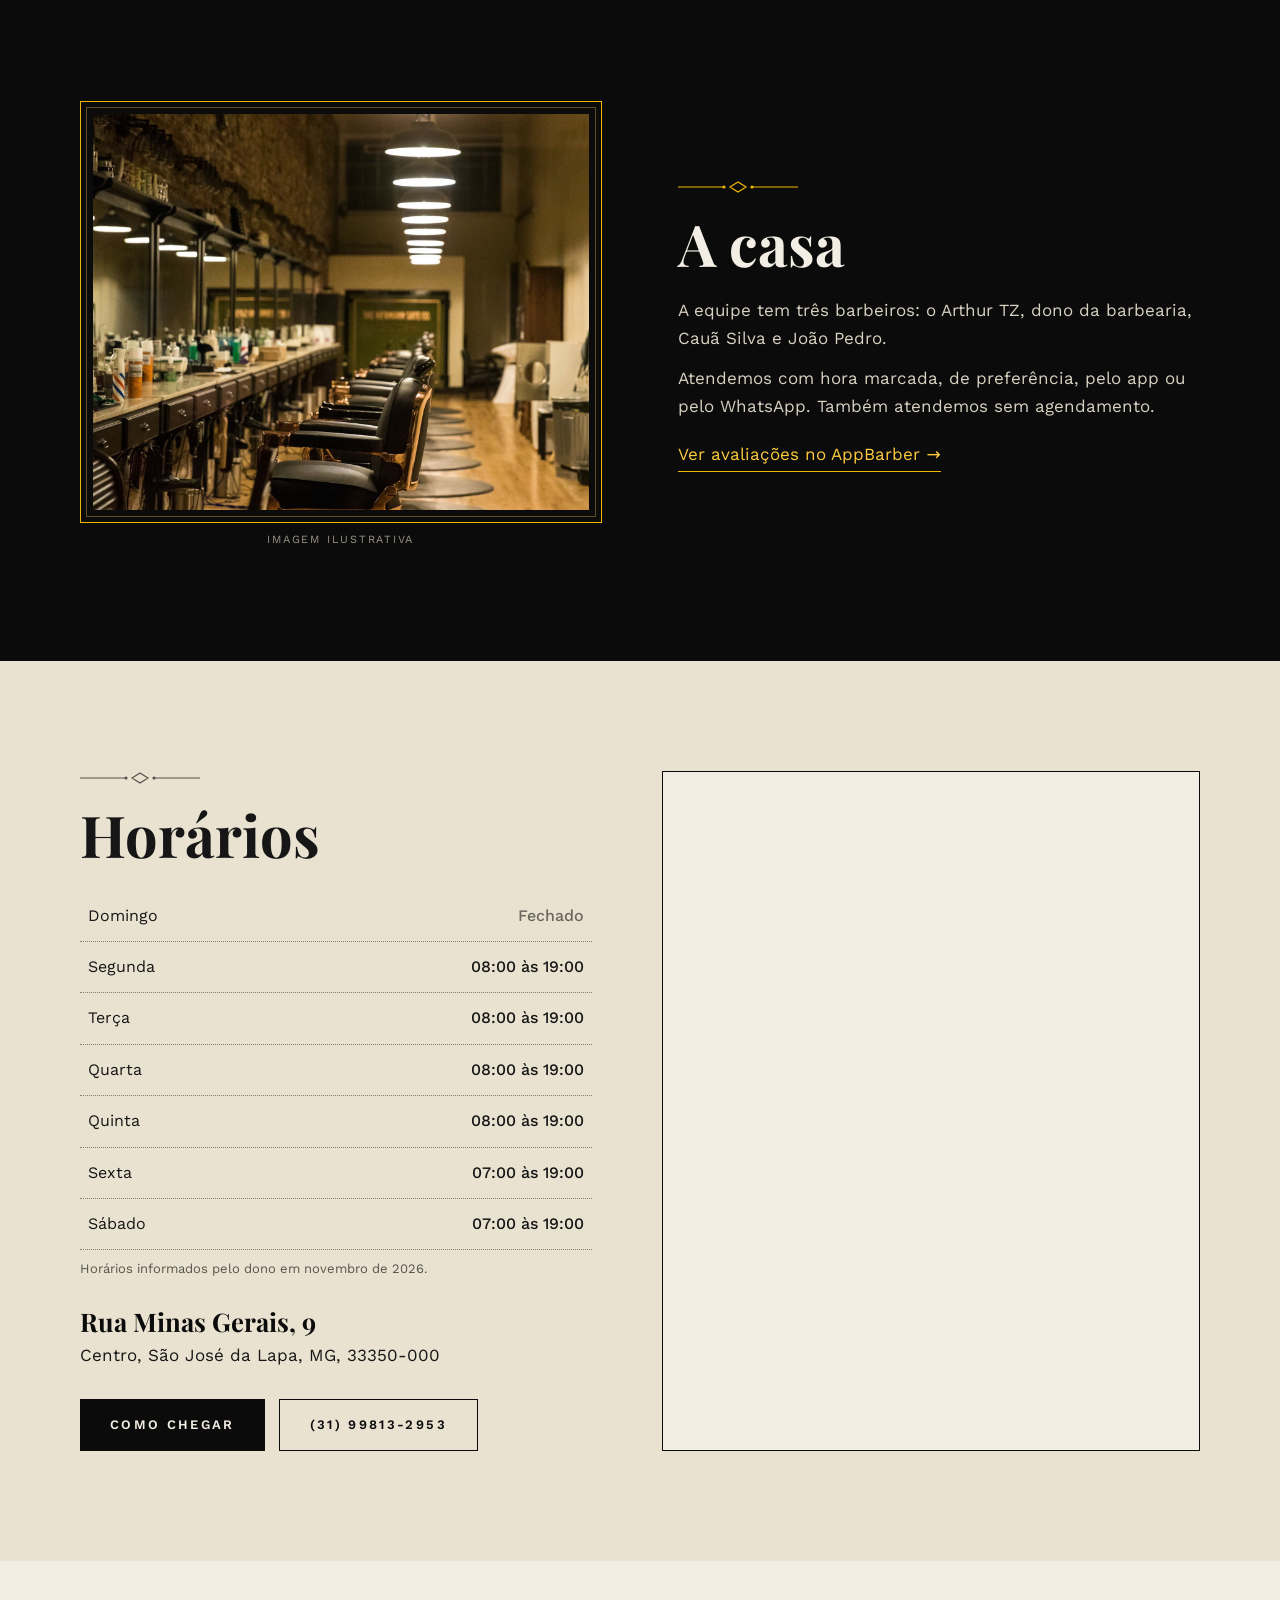
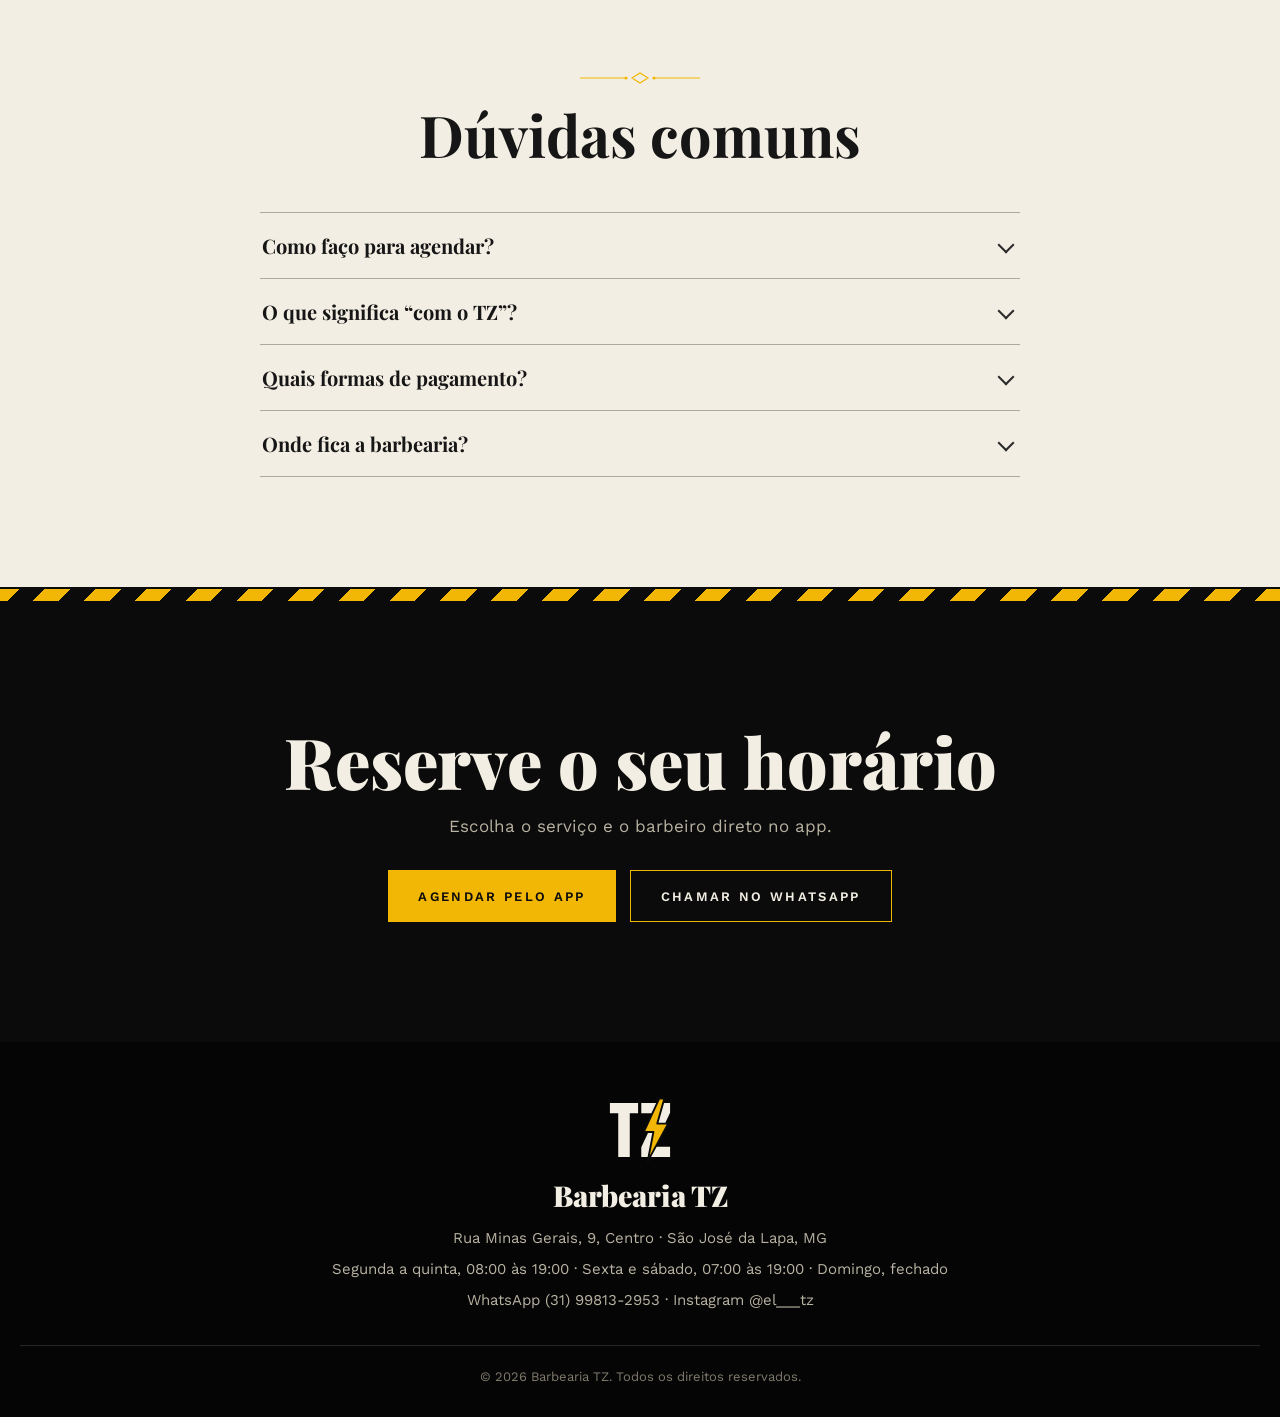
==== commit b419784d: "Barbearia TZ: horários, preços e equipe conforme o dono; frase do AppBarber removida" ====
--- a/1-tradicao/index.html
+++ b/1-tradicao/index.html
@@ -67,23 +67,25 @@
 <section class="selos" aria-label="Destaques">
   <div class="selo rv"><b>5,0</b><span>nota no AppBarber</span></div>
   <div class="selo rv"><b>+200</b><span>avaliações de 5 estrelas</span></div>
-  <div class="selo rv"><b>Terça a sábado</b><span>das 8h às 20h</span></div>
+  <div class="selo rv"><b>Seg a sáb</b><span>a partir das 7h</span></div>
 </section>
 
 <section class="sec creme" id="servicos">
   <div class="cab rv">
     <svg class="orn esc" aria-hidden="true"><use href="#orn"/></svg>
     <h2>Tabela de serviços</h2>
-    <p>Valores do AppBarber. Podem mudar, então confirme na hora de agendar.</p>
+    <p>Valores confirmados pelo dono em novembro de 2026.</p>
   </div>
   <div class="cartao rv">
     <div class="cartao-in">
       <div class="col-cab"><span></span><span>Equipe</span><span>Com o TZ</span></div>
       <div class="lin"><span>Corte</span><i></i><b>35</b><b>40</b></div>
+      <div class="lin"><span>Corte infantil</span><i></i><b>35</b><b>40</b></div>
       <div class="lin"><span>Barboterapia</span><i></i><b>35</b><b>40</b></div>
       <div class="lin"><span>Corte + sobrancelha</span><i></i><b>50</b><b>55</b></div>
       <div class="lin"><span>Corte + barboterapia</span><i></i><b>70</b><b>80</b></div>
       <div class="lin"><span>Corte + barboterapia + sobrancelha</span><i></i><b>85</b><b>95</b></div>
+      <div class="lin"><span>Corte + barba</span><i></i><b>130</b><b>140</b></div>
       <p class="rs">Valores em reais</p>
       <svg class="orn esc" aria-hidden="true"><use href="#orn"/></svg>
       <h3>Outros serviços</h3>
@@ -98,10 +100,12 @@
         <li><span>Selagem (a partir de)</span><i></i><b>60</b></li>
         <li><span>Luzes</span><i></i><b>70</b></li>
         <li><span>Platinado completo</span><i></i><b>140</b></li>
+        <li><span>Depilação de nariz</span><i></i><b>20</b></li>
+        <li><span>Depilação de nariz e ouvido</span><i></i><b>30</b></li>
       </ul>
     </div>
   </div>
-  <p class="nota rv">Também há assinaturas e pacotes no app. Pagamento em dinheiro, cartão de crédito ou débito.</p>
+  <p class="nota rv">Assinatura: R$ 80 com a equipe (só corte) ou R$ 90 com o TZ (incluso). Pagamento em dinheiro, cartão de crédito ou débito.</p>
 </section>
 
 <section class="sec" id="cortes">
@@ -124,8 +128,8 @@
     <div class="casa-txt rv">
       <svg class="orn" aria-hidden="true"><use href="#orn"/></svg>
       <h2>A casa</h2>
-      <blockquote>“Nosso propósito é gerar satisfação total quando o assunto é cabelo e barba.”</blockquote>
-      <p>A ideia é aumentar a autoestima do homem, mostrar novas opções para o seu estilo e deixá-lo mais bonito, confiante e elegante. O atendimento é com hora marcada pelo app.</p>
+      <p>A equipe tem três barbeiros: o Arthur TZ, dono da barbearia, Cauã Silva e João Pedro.</p>
+      <p>Atendemos com hora marcada, de preferência, pelo app ou pelo WhatsApp. Também atendemos sem agendamento.</p>
       <a class="link" href="https://sites.appbarber.com.br/barbeariatz" target="_blank" rel="noopener">Ver avaliações no AppBarber</a>
     </div>
   </div>
@@ -137,14 +141,15 @@
       <svg class="orn esc" aria-hidden="true"><use href="#orn"/></svg>
       <h2>Horários</h2>
       <ul class="hor">
-        <li class="off"><span>Domingo e segunda</span><b>Fechado</b></li>
-        <li data-dia="2"><span>Terça</span><b>08:00 às 11:30 · 13:00 às 20:00</b></li>
-        <li data-dia="3"><span>Quarta</span><b>08:00 às 11:30 · 13:00 às 20:00</b></li>
-        <li data-dia="4"><span>Quinta</span><b>08:00 às 11:30 · 13:00 às 20:00</b></li>
-        <li data-dia="5"><span>Sexta</span><b>08:00 às 11:30 · 13:00 às 20:00</b></li>
-        <li data-dia="6"><span>Sábado</span><b>08:00 às 12:00 · 13:00 às 20:00</b></li>
+        <li class="off"><span>Domingo</span><b>Fechado</b></li>
+        <li data-dia="1"><span>Segunda</span><b>08:00 às 19:00</b></li>
+        <li data-dia="2"><span>Terça</span><b>08:00 às 19:00</b></li>
+        <li data-dia="3"><span>Quarta</span><b>08:00 às 19:00</b></li>
+        <li data-dia="4"><span>Quinta</span><b>08:00 às 19:00</b></li>
+        <li data-dia="5"><span>Sexta</span><b>07:00 às 19:00</b></li>
+        <li data-dia="6"><span>Sábado</span><b>07:00 às 19:00</b></li>
       </ul>
-      <p class="peq">Horários conforme o AppBarber; domingo e segunda não aparecem no app.</p>
+      <p class="peq">Horários informados pelo dono em novembro de 2026.</p>
       <address><b>Rua Minas Gerais, 9</b>Centro, São José da Lapa, MG, 33350-000</address>
       <div class="acoes">
         <a class="btn btn-vd" href="https://www.google.com/maps/search/?api=1&amp;query=Rua+Minas+Gerais+9+Centro+S%C3%A3o+Jos%C3%A9+da+Lapa+MG" target="_blank" rel="noopener">Como chegar</a>
@@ -180,7 +185,7 @@
   <svg class="marca-tz grande" aria-hidden="true"><use href="#tz"/></svg>
   <p class="rod-nome">Barbearia TZ</p>
   <p>Rua Minas Gerais, 9, Centro · São José da Lapa, MG</p>
-  <p>Terça a sexta, 08:00 às 11:30 e 13:00 às 20:00 · Sábado, 08:00 às 12:00 e 13:00 às 20:00</p>
+  <p>Segunda a quinta, 08:00 às 19:00 · Sexta e sábado, 07:00 às 19:00 · Domingo, fechado</p>
   <p><a data-wa href="#">WhatsApp (31) 99813-2953</a> · <a href="https://www.instagram.com/el___tz/" target="_blank" rel="noopener">Instagram @el___tz</a></p>
   <p class="rod-fim">© <span data-ano>2026</span> Barbearia TZ. Todos os direitos reservados.</p>
 </footer>
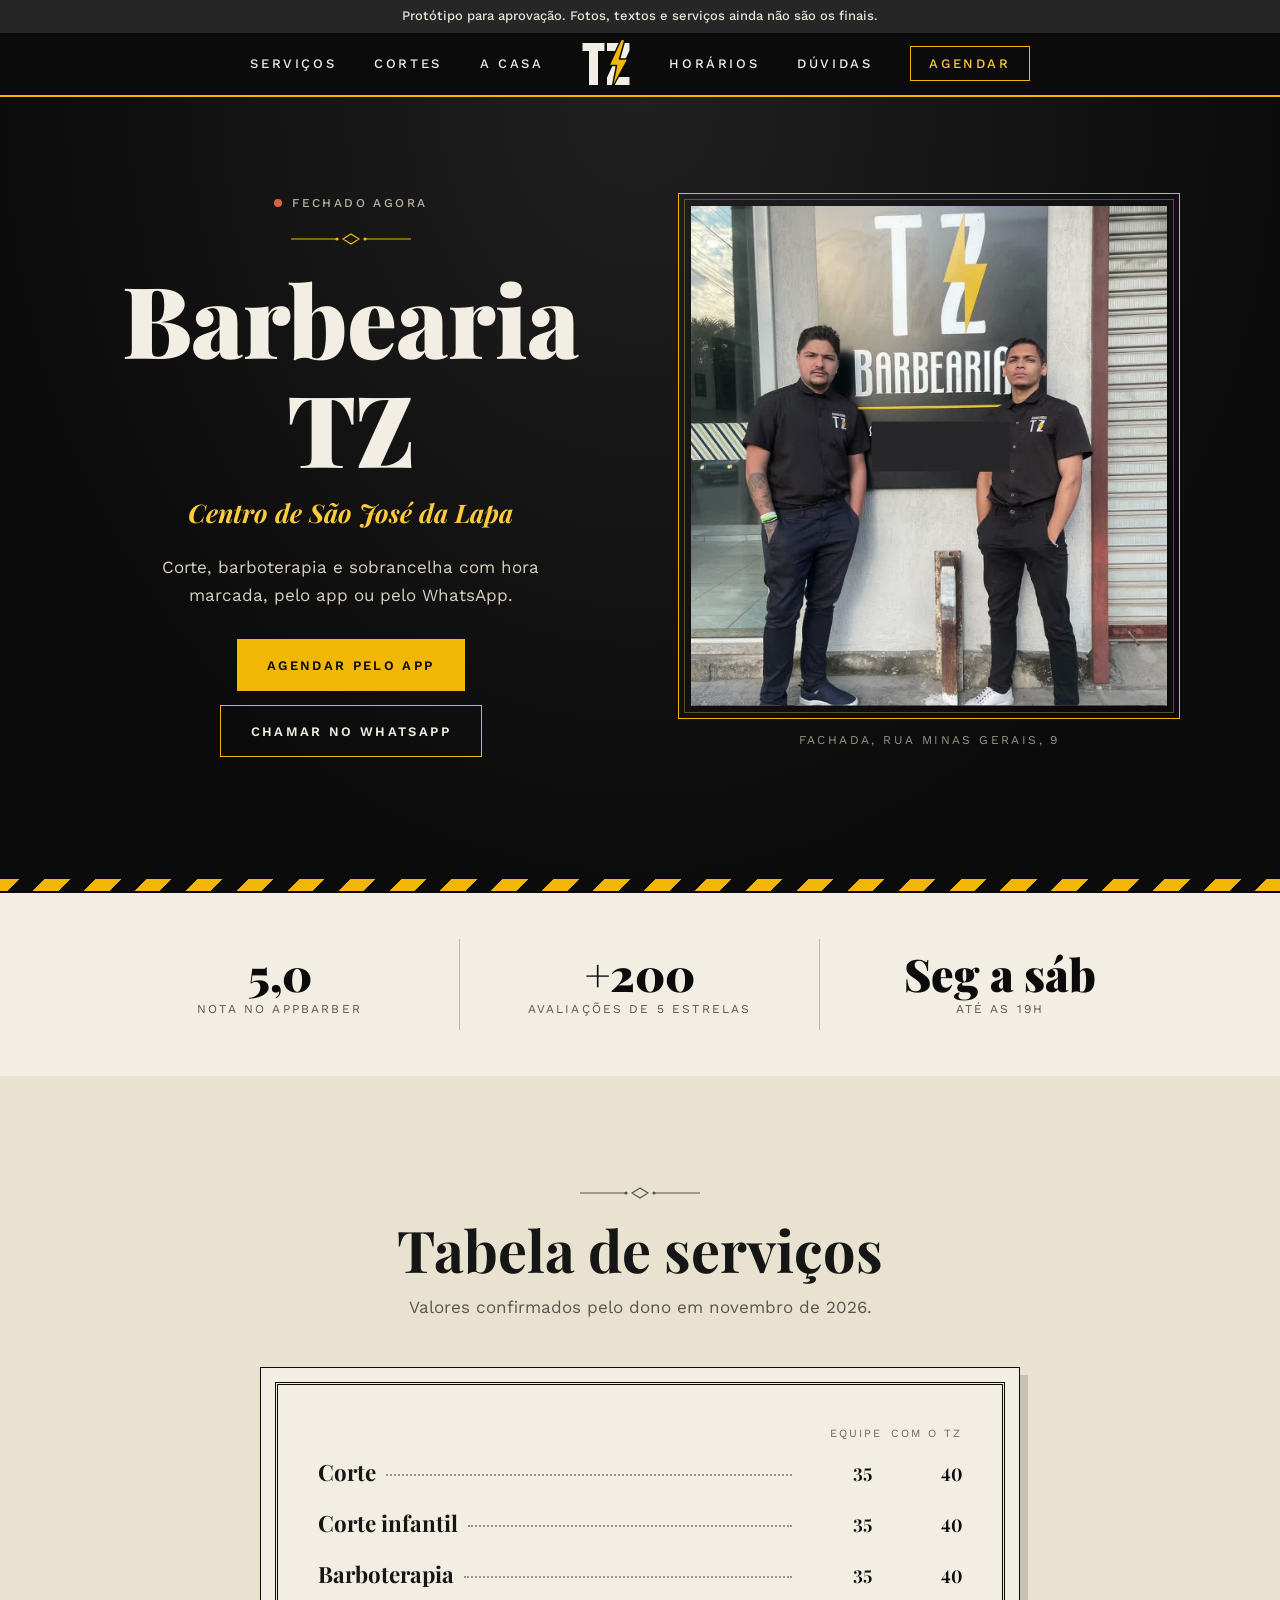
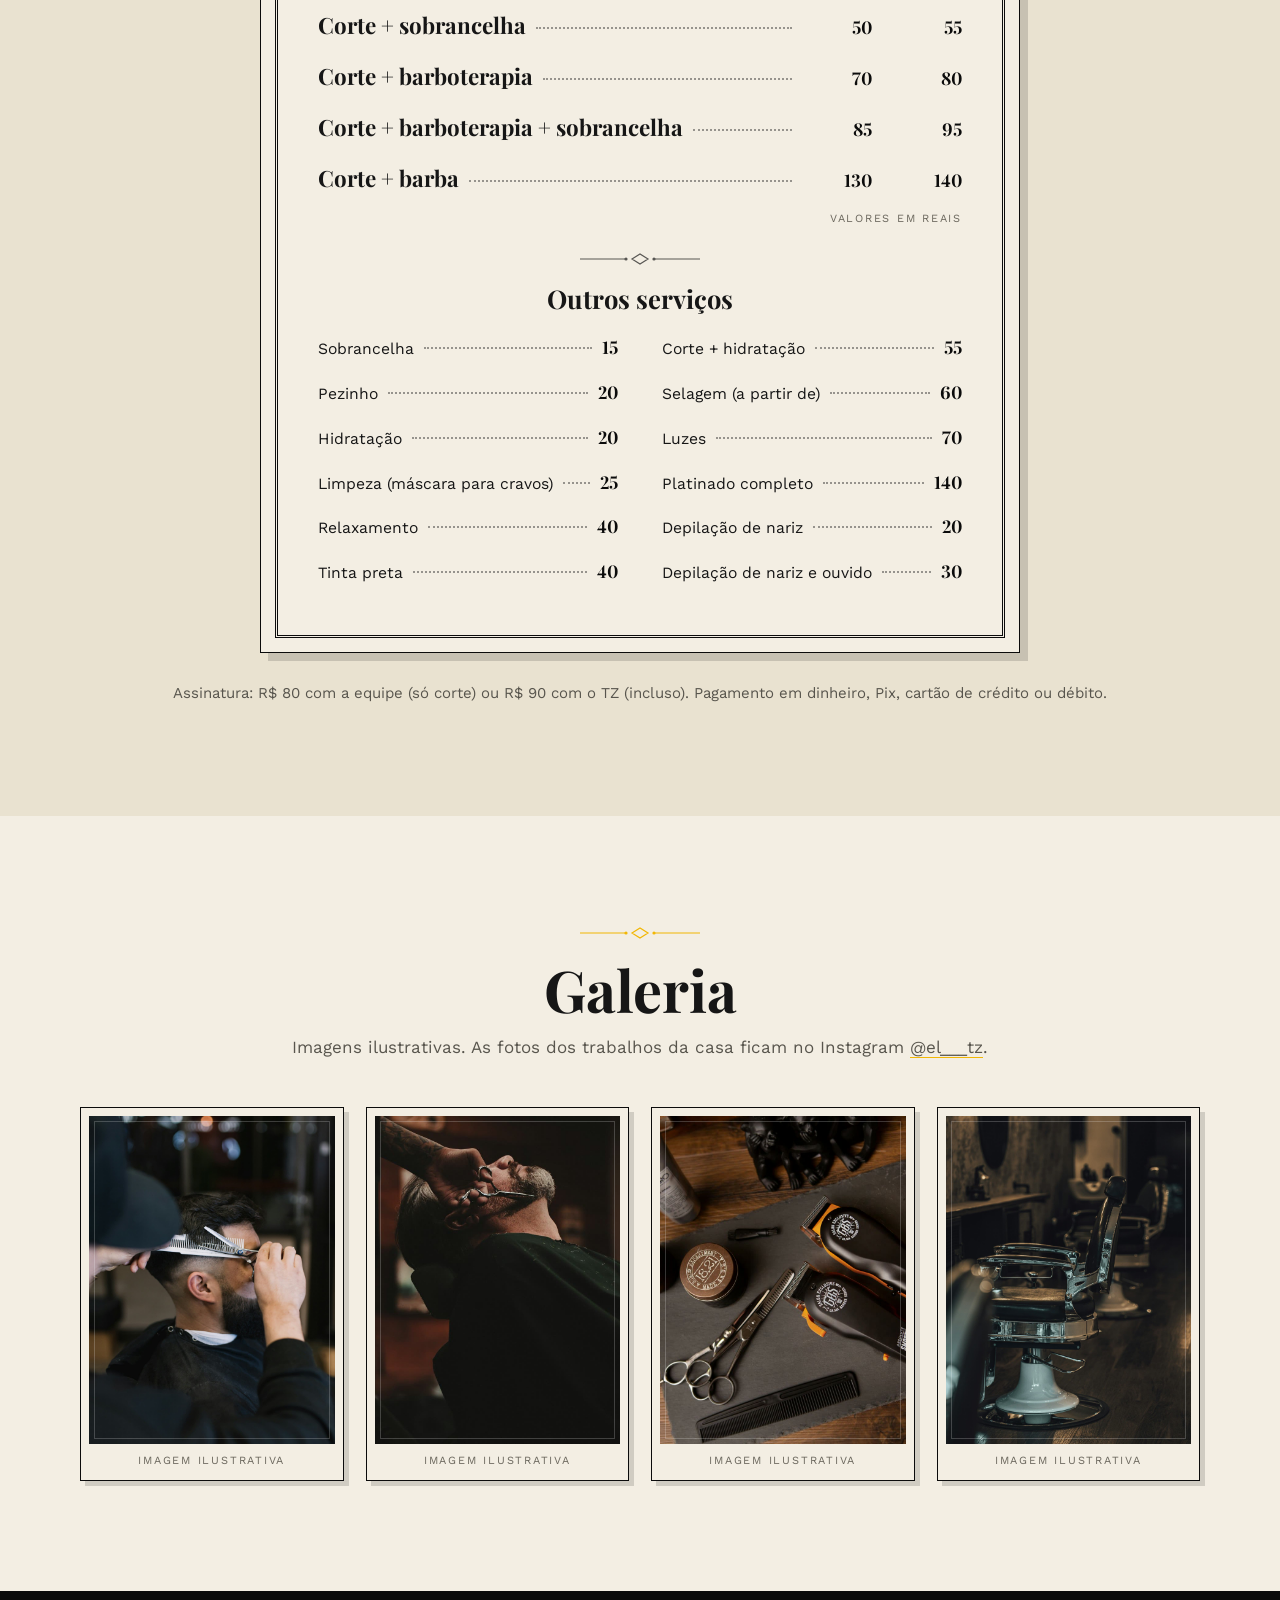
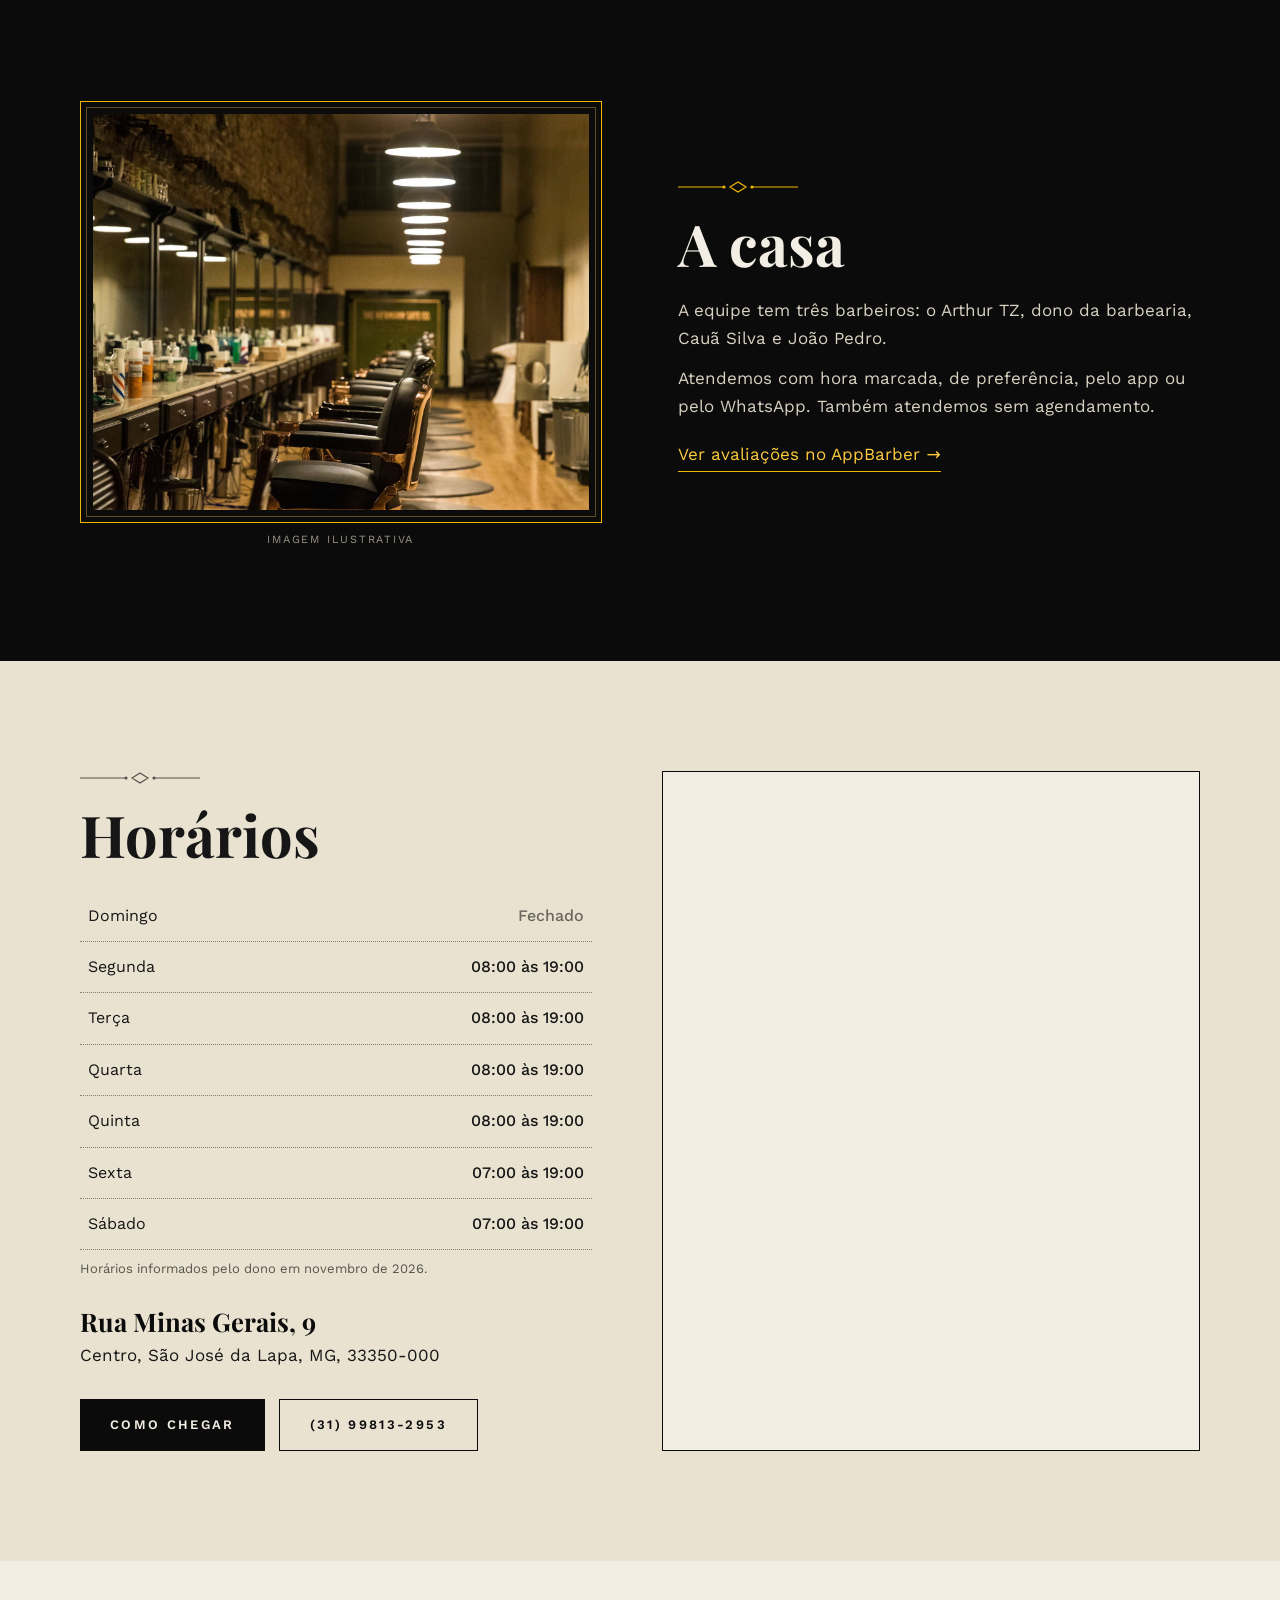
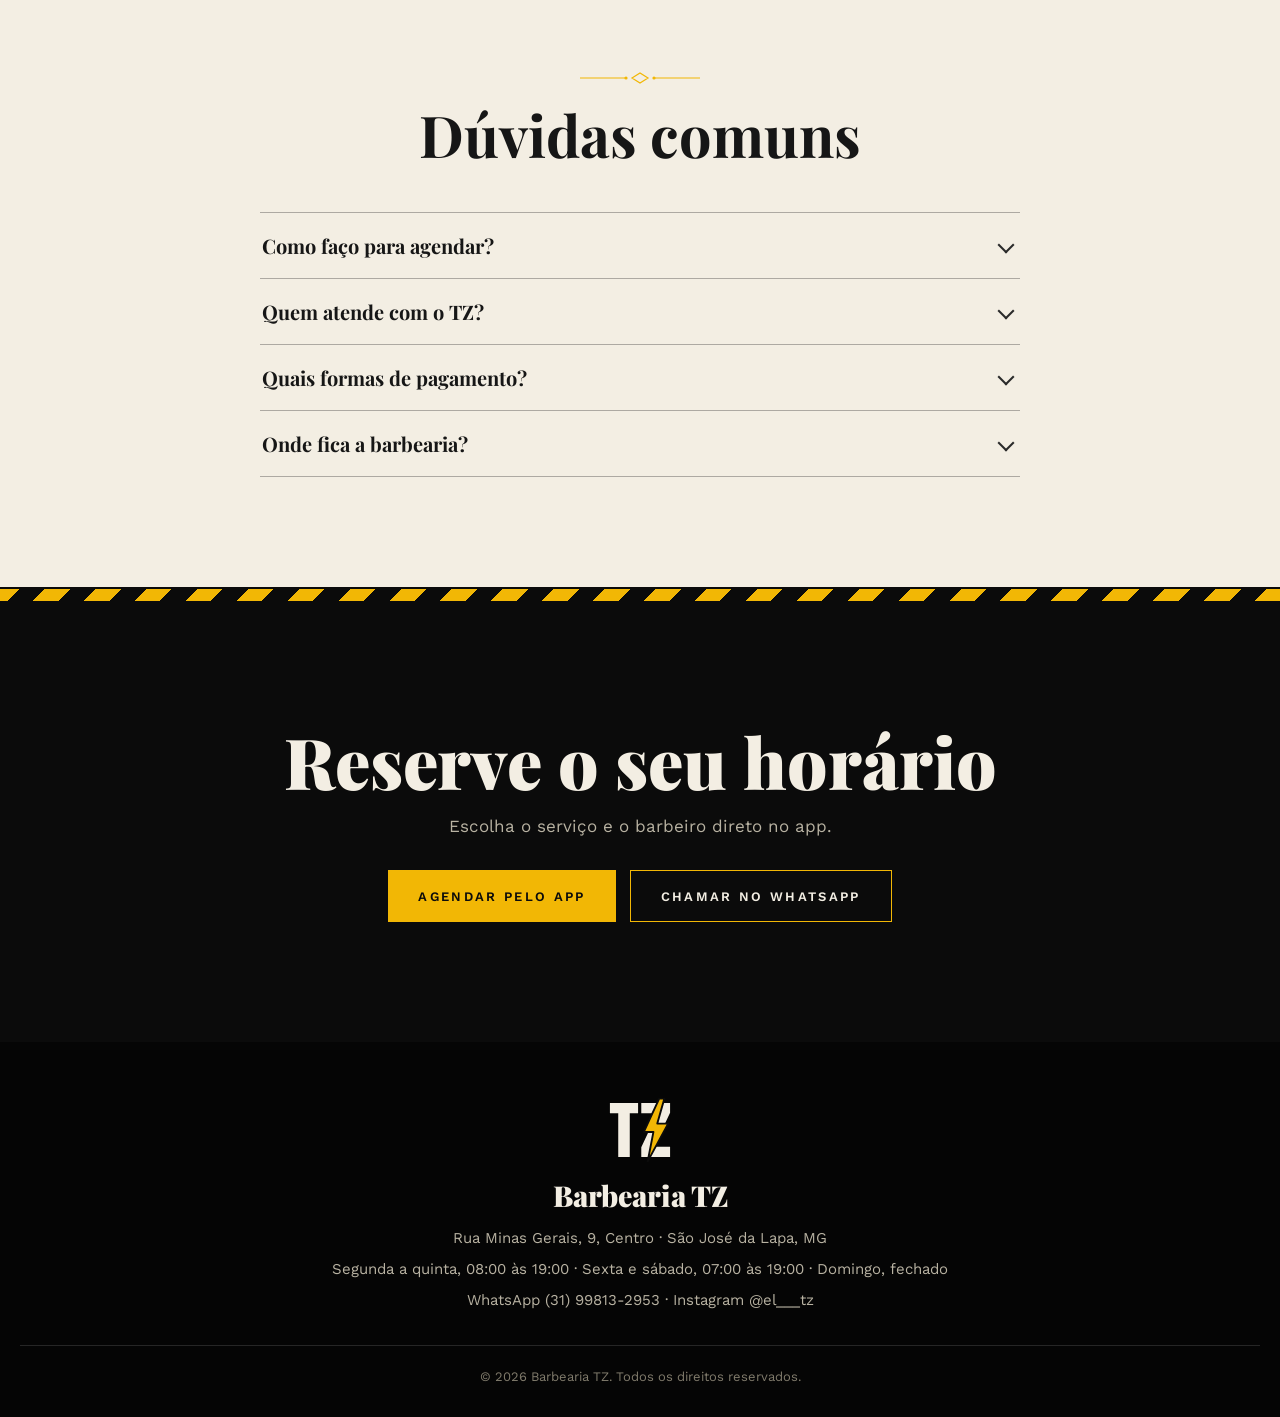
==== commit 272ef2ba: "Revisão: Pix nas 3 versões, horários coerentes, sem trecho pessoal do dono, sem rolagem lateral no c" ====
--- a/1-tradicao/index.html
+++ b/1-tradicao/index.html
@@ -67,7 +67,7 @@
 <section class="selos" aria-label="Destaques">
   <div class="selo rv"><b>5,0</b><span>nota no AppBarber</span></div>
   <div class="selo rv"><b>+200</b><span>avaliações de 5 estrelas</span></div>
-  <div class="selo rv"><b>Seg a sáb</b><span>a partir das 7h</span></div>
+  <div class="selo rv"><b>Seg a sáb</b><span>até as 19h</span></div>
 </section>
 
 <section class="sec creme" id="servicos">
@@ -105,7 +105,7 @@
       </ul>
     </div>
   </div>
-  <p class="nota rv">Assinatura: R$ 80 com a equipe (só corte) ou R$ 90 com o TZ (incluso). Pagamento em dinheiro, cartão de crédito ou débito.</p>
+  <p class="nota rv">Assinatura: R$ 80 com a equipe (só corte) ou R$ 90 com o TZ (incluso). Pagamento em dinheiro, Pix, cartão de crédito ou débito.</p>
 </section>
 
 <section class="sec" id="cortes">
@@ -164,8 +164,8 @@
   <div class="cab rv"><svg class="orn" aria-hidden="true"><use href="#orn"/></svg><h2>Dúvidas comuns</h2></div>
   <div class="faq rv">
     <details><summary>Como faço para agendar?</summary><div><p>Pelo app ou site do AppBarber (botão “Agendar pelo app”) ou chamando no WhatsApp (31) 99813-2953.</p></div></details>
-    <details><summary>O que significa “com o TZ”?</summary><div><p>É o atendimento feito pelo próprio TZ, com valor um pouco maior. Confirme os detalhes no app.</p></div></details>
-    <details><summary>Quais formas de pagamento?</summary><div><p>Dinheiro, cartão de crédito e cartão de débito.</p></div></details>
+    <details><summary>Quem atende com o TZ?</summary><div><p>O atendimento é feito pelo Arthur TZ, dono da barbearia.</p></div></details>
+    <details><summary>Quais formas de pagamento?</summary><div><p>Dinheiro, Pix, cartão de crédito e cartão de débito.</p></div></details>
     <details><summary>Onde fica a barbearia?</summary><div><p>Rua Minas Gerais, 9, Centro, em São José da Lapa (MG).</p></div></details>
   </div>
 </section>
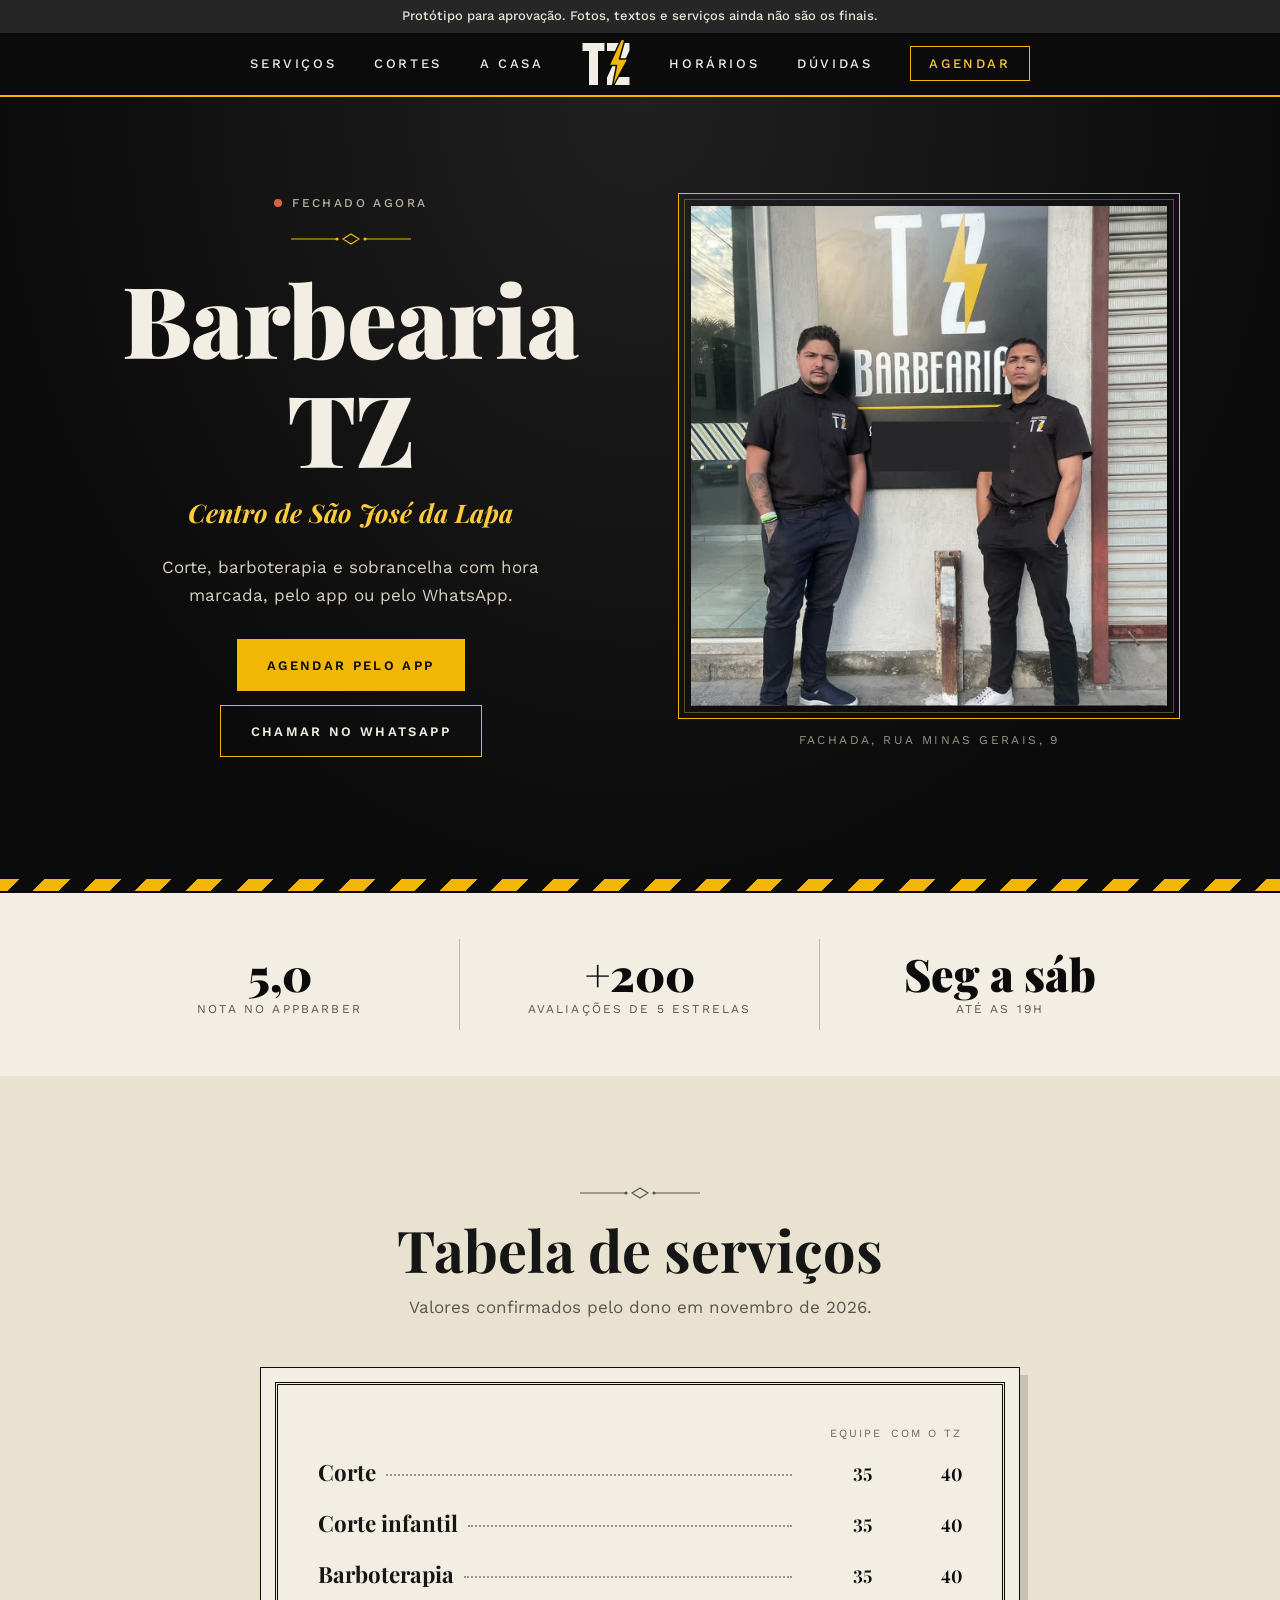
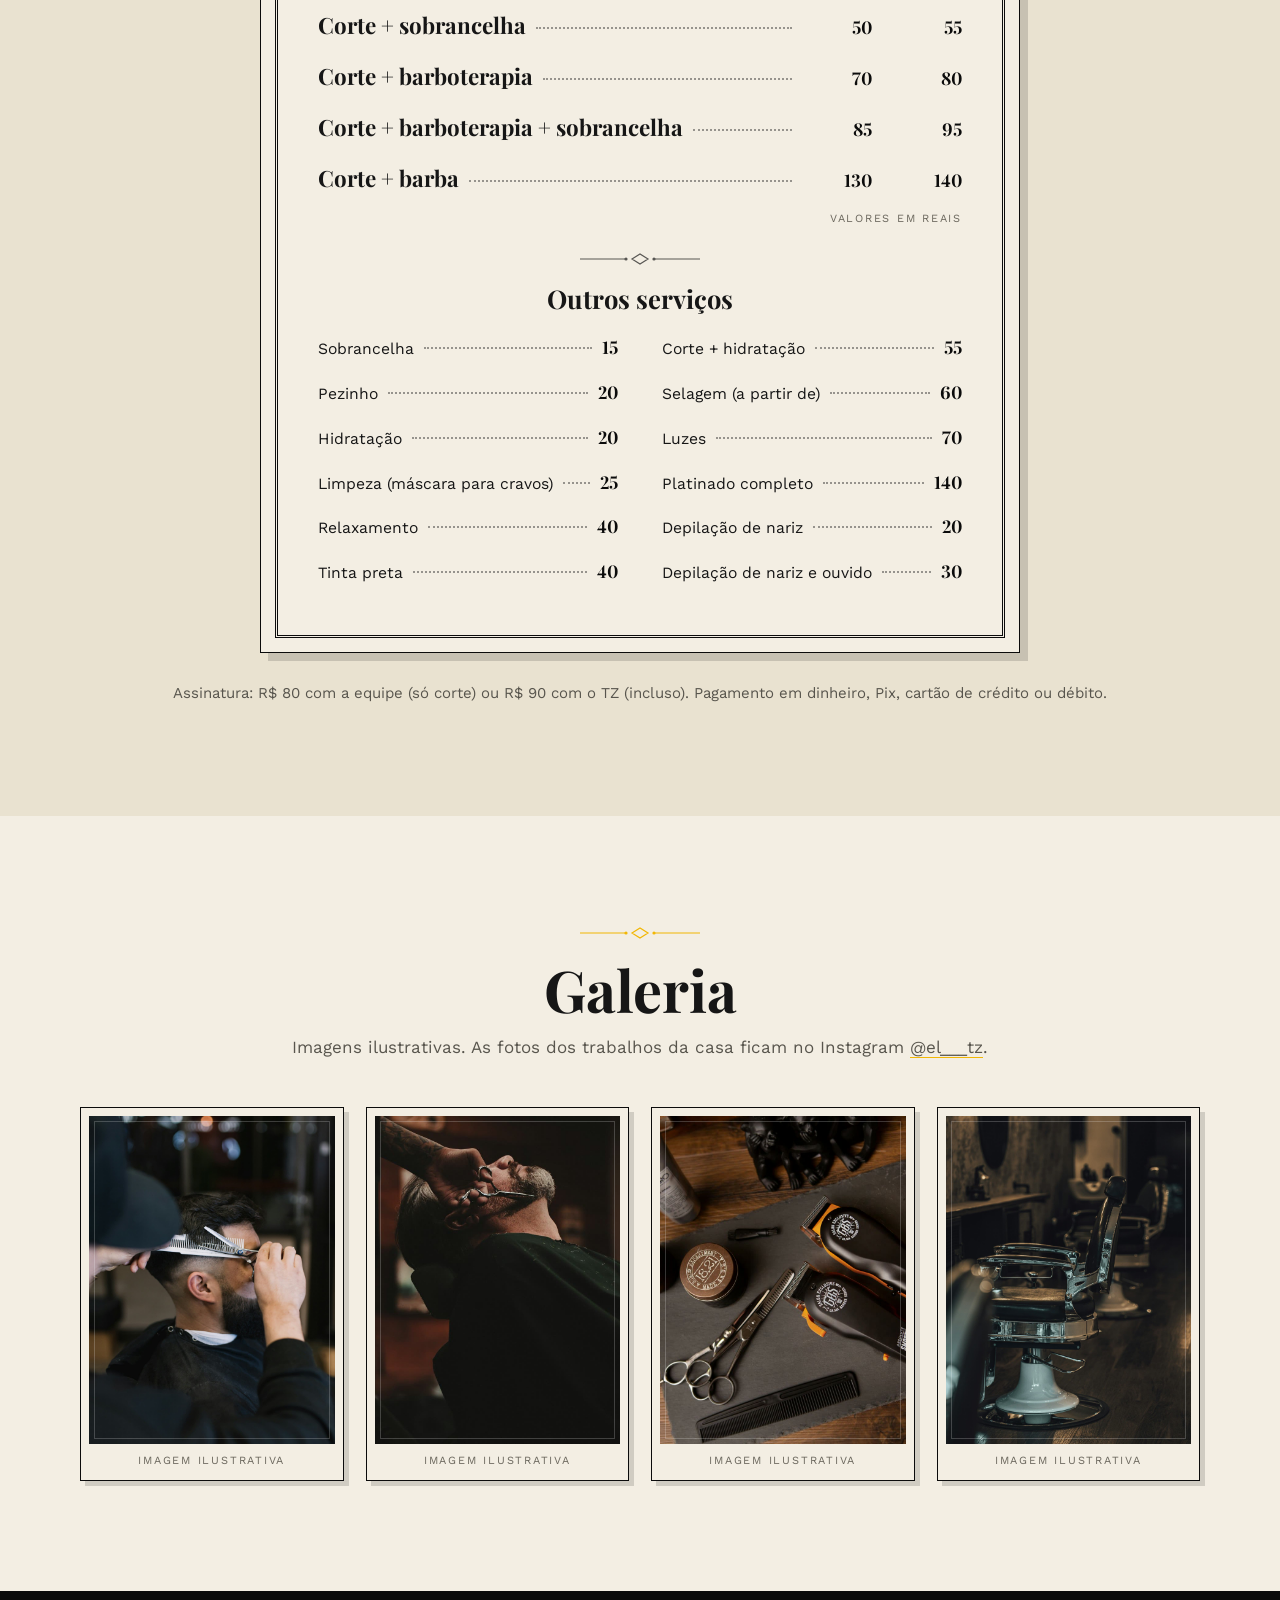
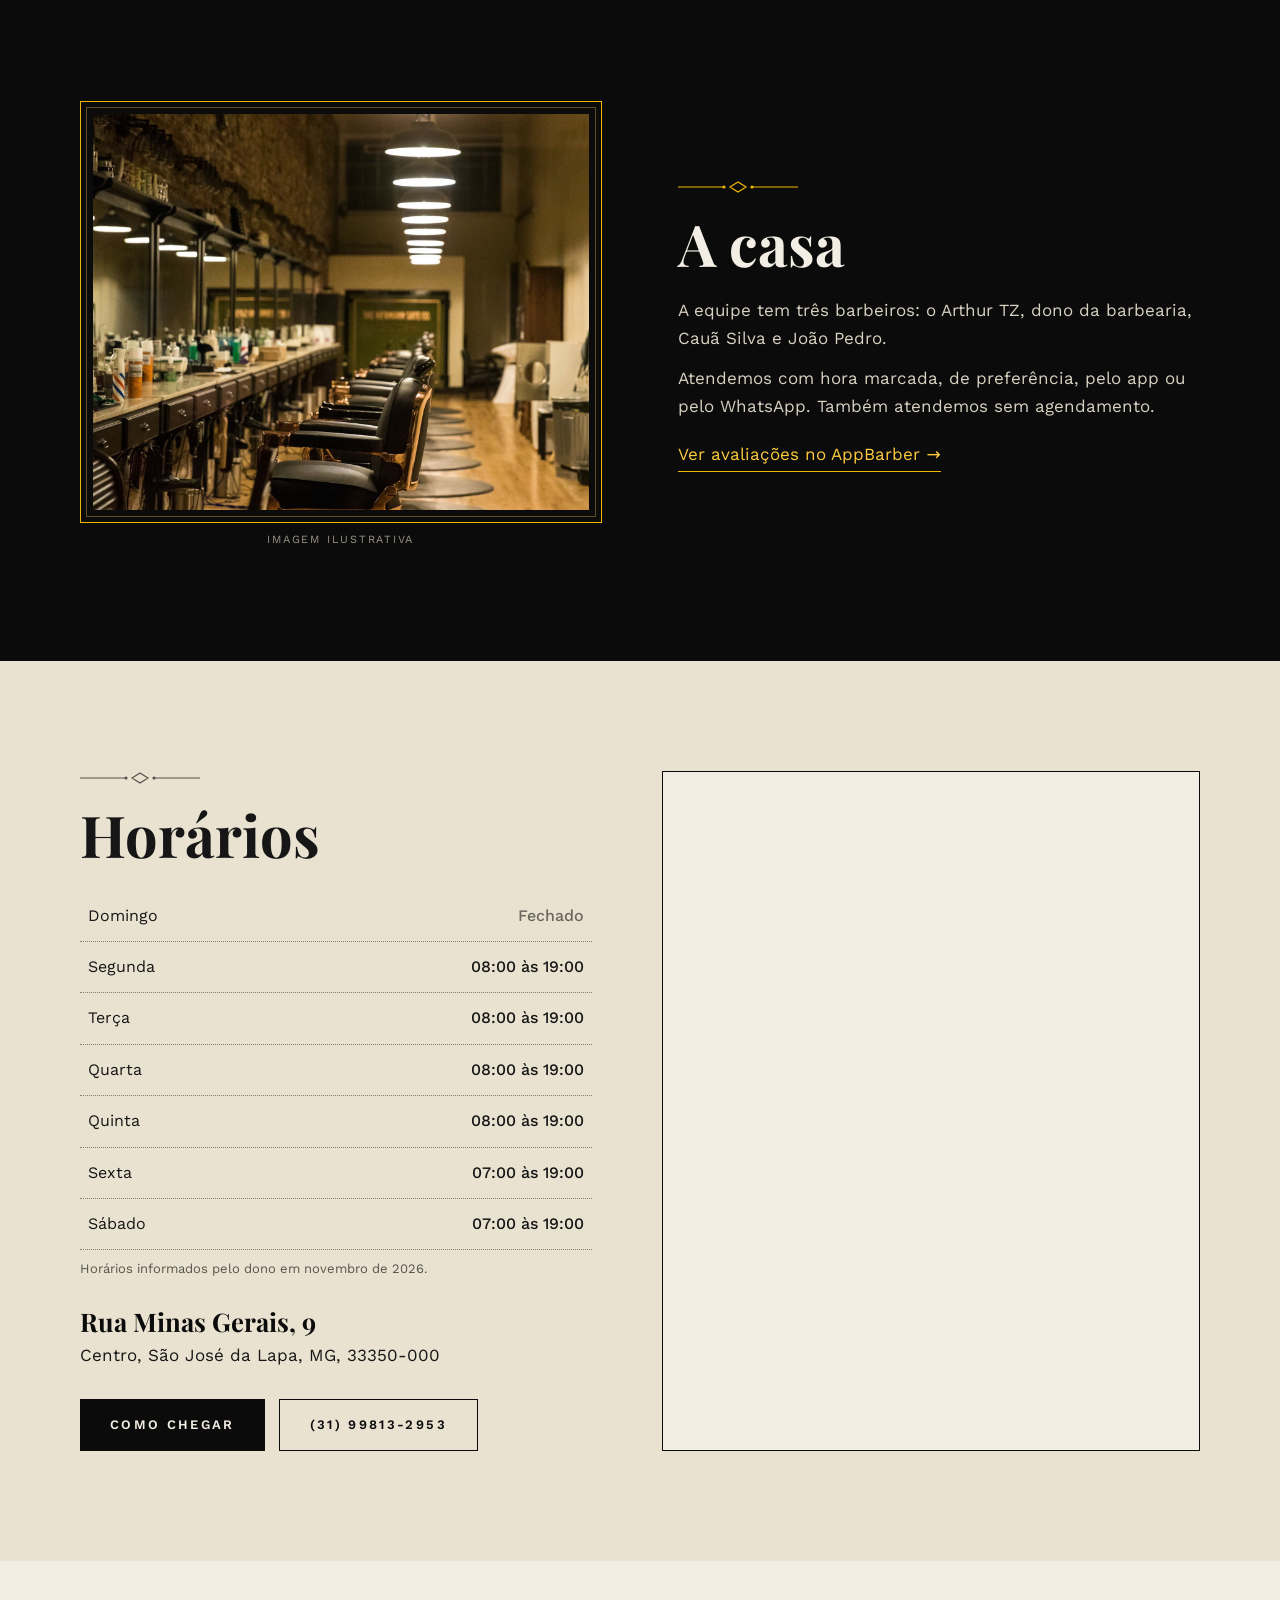
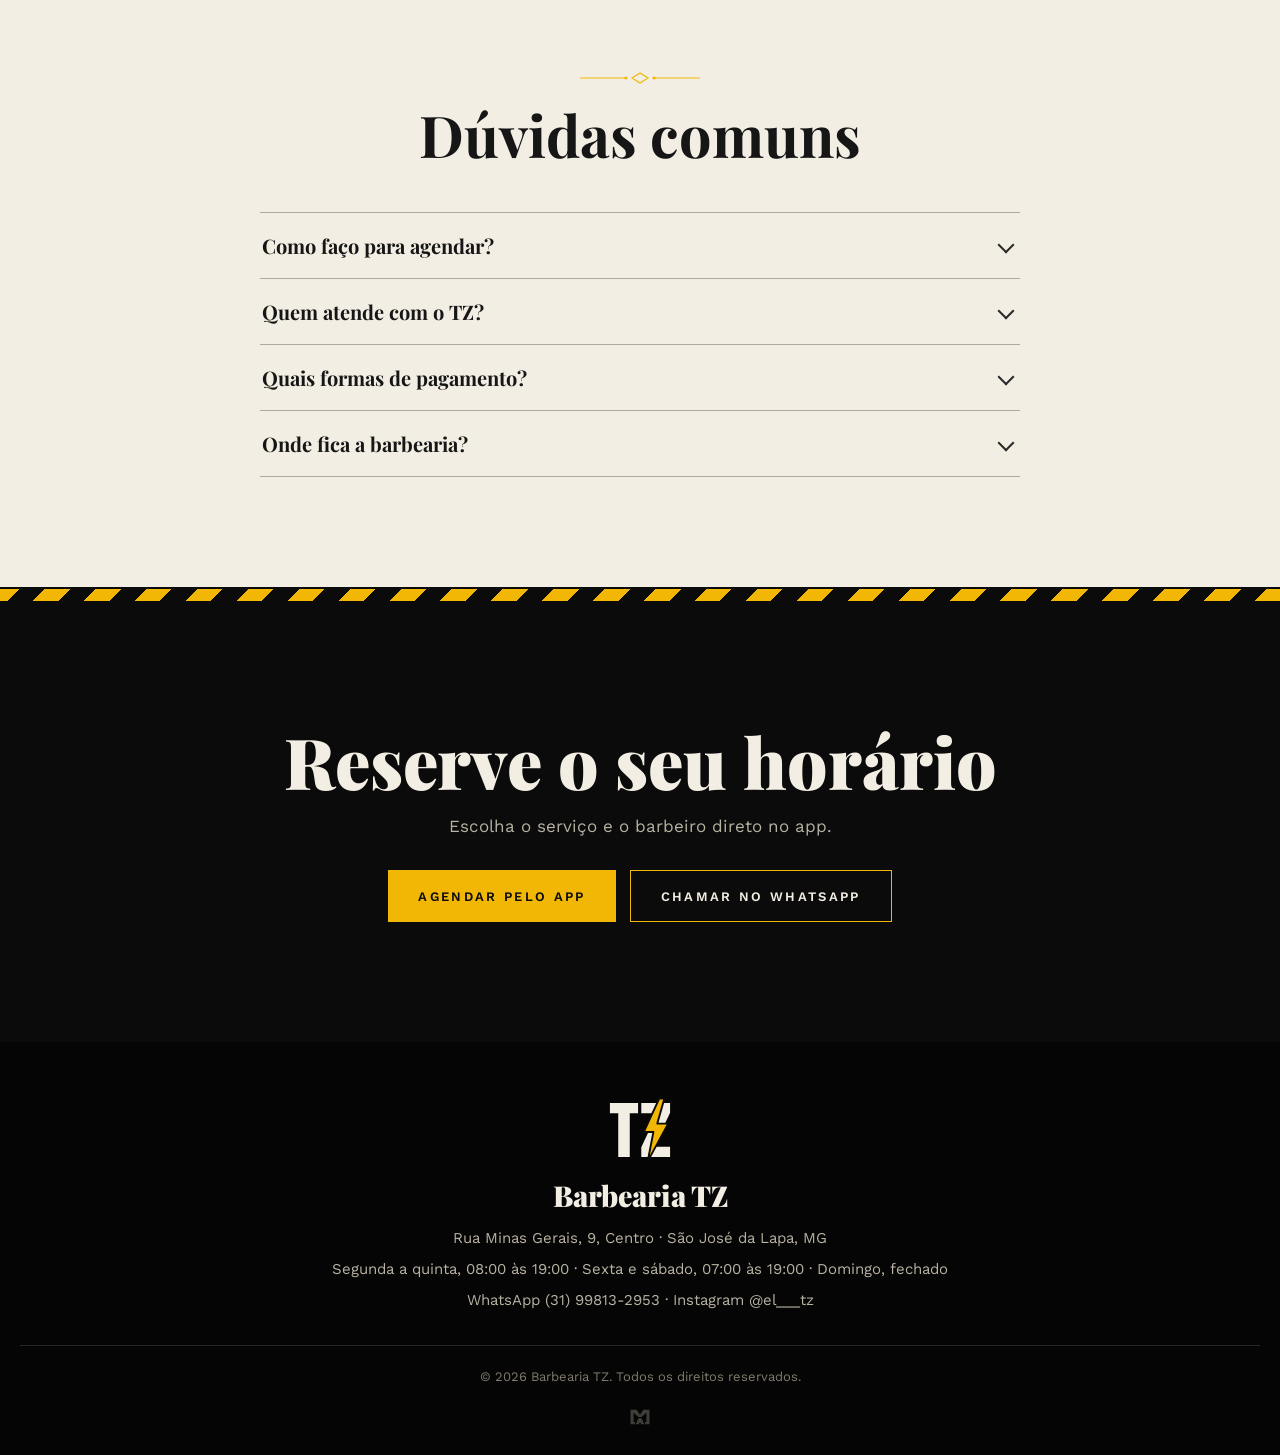
==== commit 3e6e9482: "Logo discreta do portfólio no rodapé Co-Authored-By: Claude Sonnet 5.5 <noreply@anthropic.com>" ====
--- a/1-tradicao/index.html
+++ b/1-tradicao/index.html
@@ -188,6 +188,7 @@
   <p>Segunda a quinta, 08:00 às 19:00 · Sexta e sábado, 07:00 às 19:00 · Domingo, fechado</p>
   <p><a data-wa href="#">WhatsApp (31) 99813-2953</a> · <a href="https://www.instagram.com/el___tz/" target="_blank" rel="noopener">Instagram @el___tz</a></p>
   <p class="rod-fim">© <span data-ano>2026</span> Barbearia TZ. Todos os direitos reservados.</p>
+<a class="xm-logo" href="https://xandemartinsc.pages.dev/" aria-label="Ver o portfólio de Alexandre Martins" title="Portfólio de Alexandre Martins"><svg viewBox="0 0 288 256" width="22" height="20" aria-hidden="true" focusable="false"><path fill="currentColor" d="M20 32H100L144 98L188 32H268V224H210V194H228V72L164 128H124L60 72V194H78V224H20Z"/><path fill="currentColor" d="M124 144H164L200 224H160L144 192L128 224H88Z"/></svg></a>
 </footer>
 
 <script src="comum.js" defer></script>
--- a/1-tradicao/style.css
+++ b/1-tradicao/style.css
@@ -198,3 +198,5 @@
 .casa-foto figcaption{color:#9a9486}
 .casa-foto img{aspect-ratio:4/3.2;object-position:50% 50%}
 @media (max-width:900px){.lin span{font-size:1.02rem}.lin b{font-size:1rem}}
+
+.xm-logo{display:flex;justify-content:center;width:fit-content;margin:0 auto;padding:14px 12px 4px;color:inherit;opacity:.32;transition:opacity .2s}.xm-logo:hover,.xm-logo:focus-visible{opacity:.85}
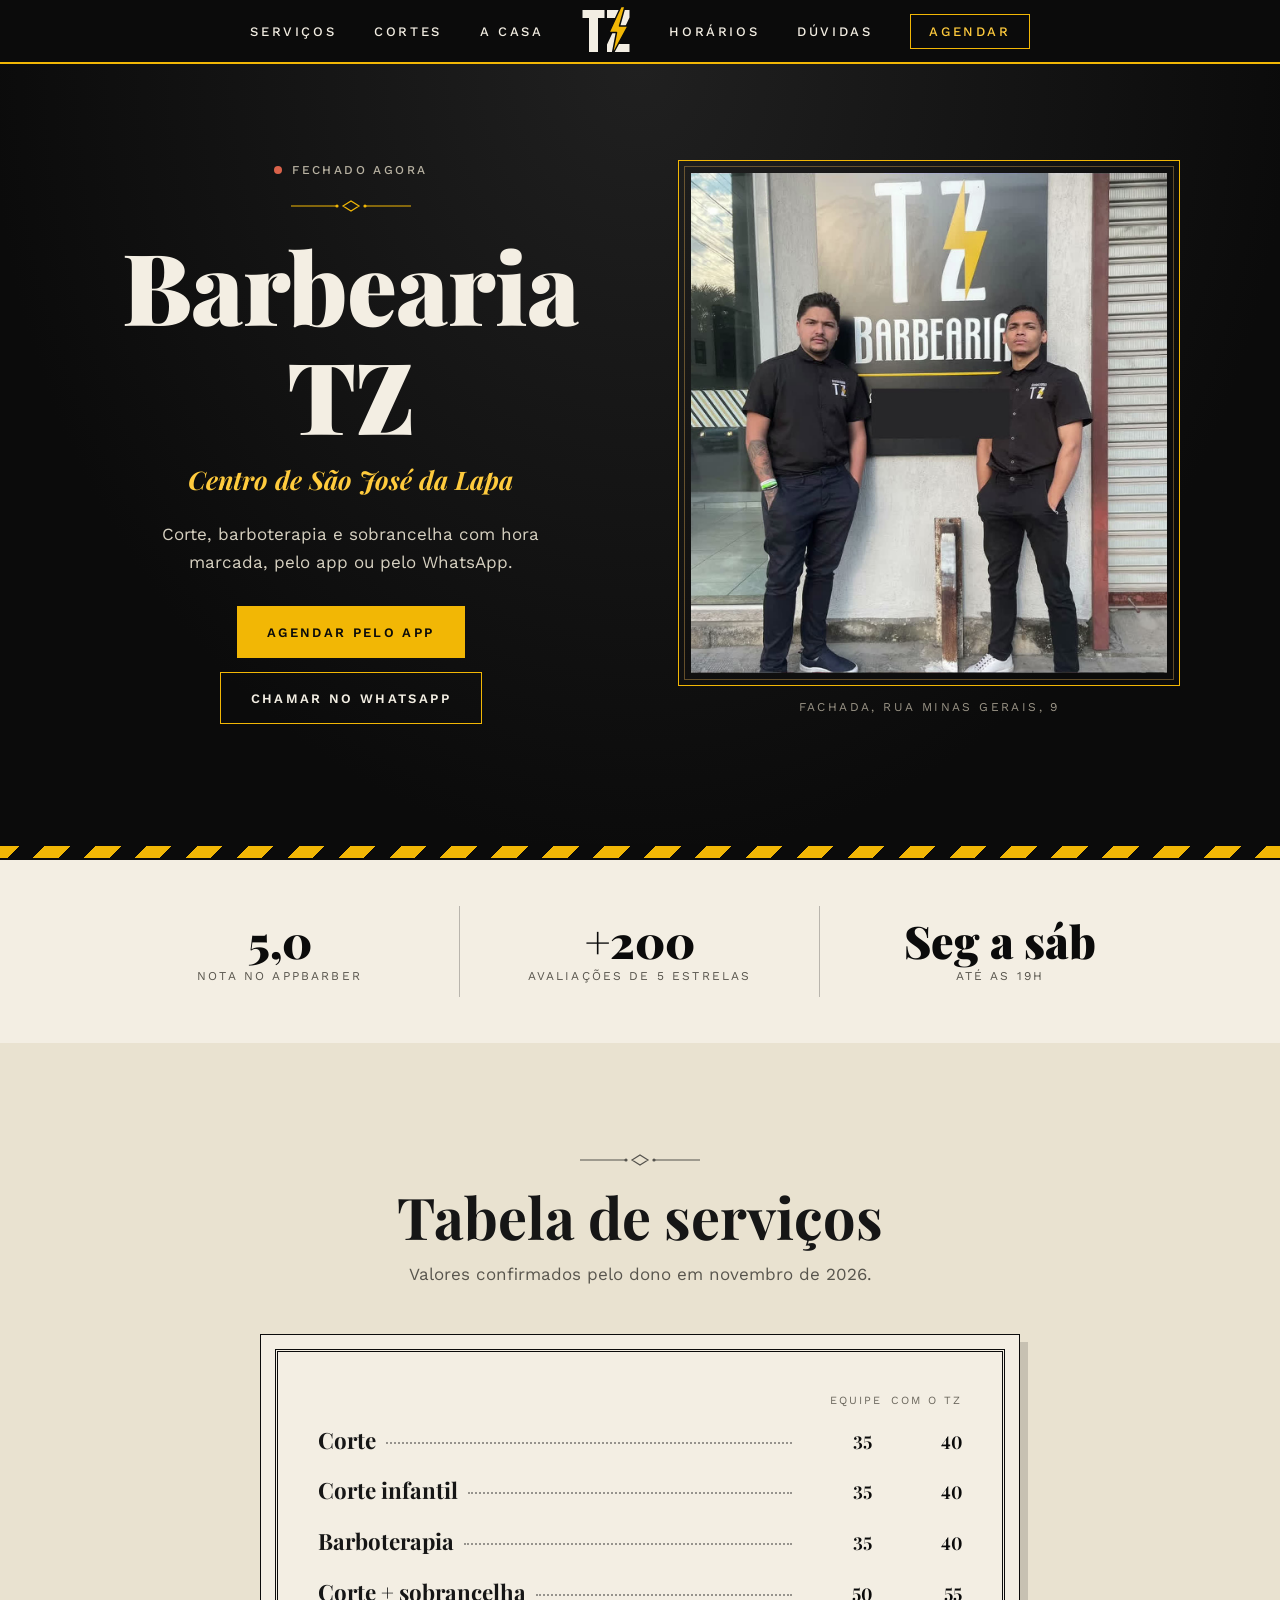
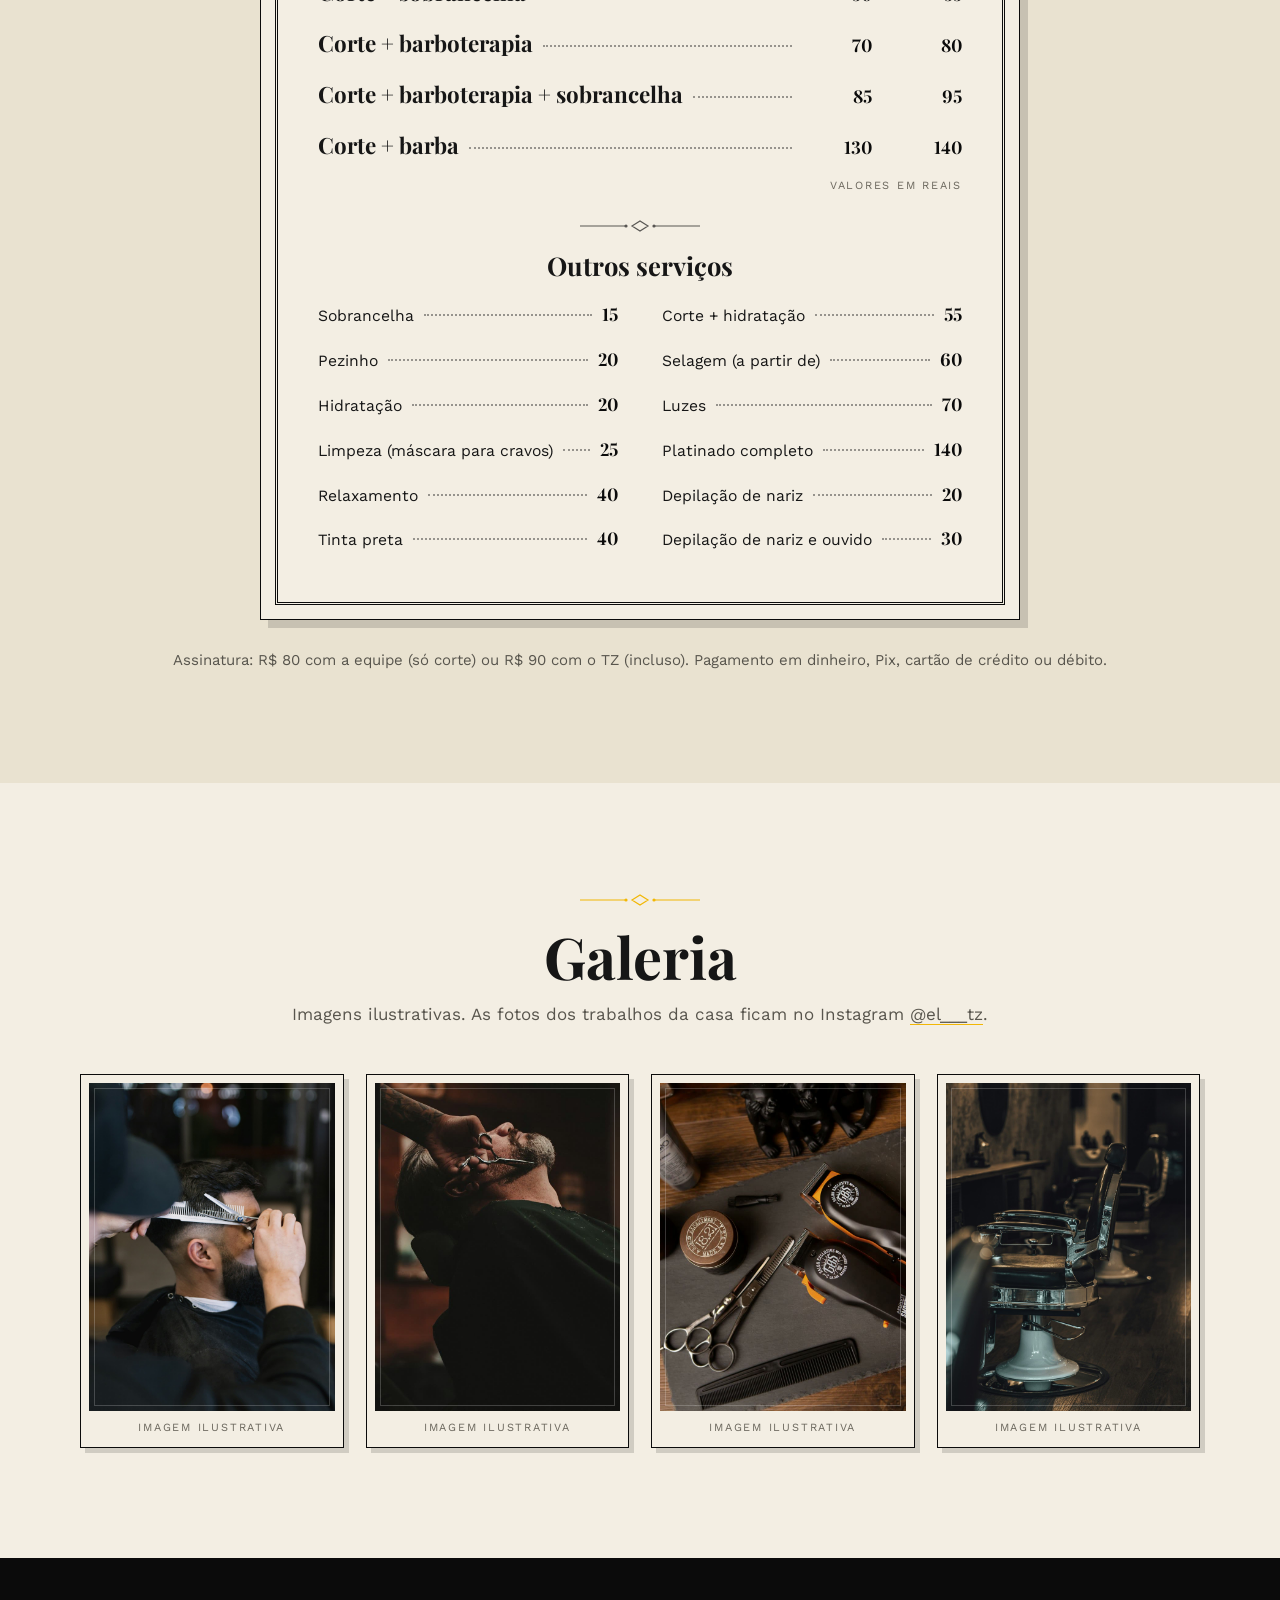
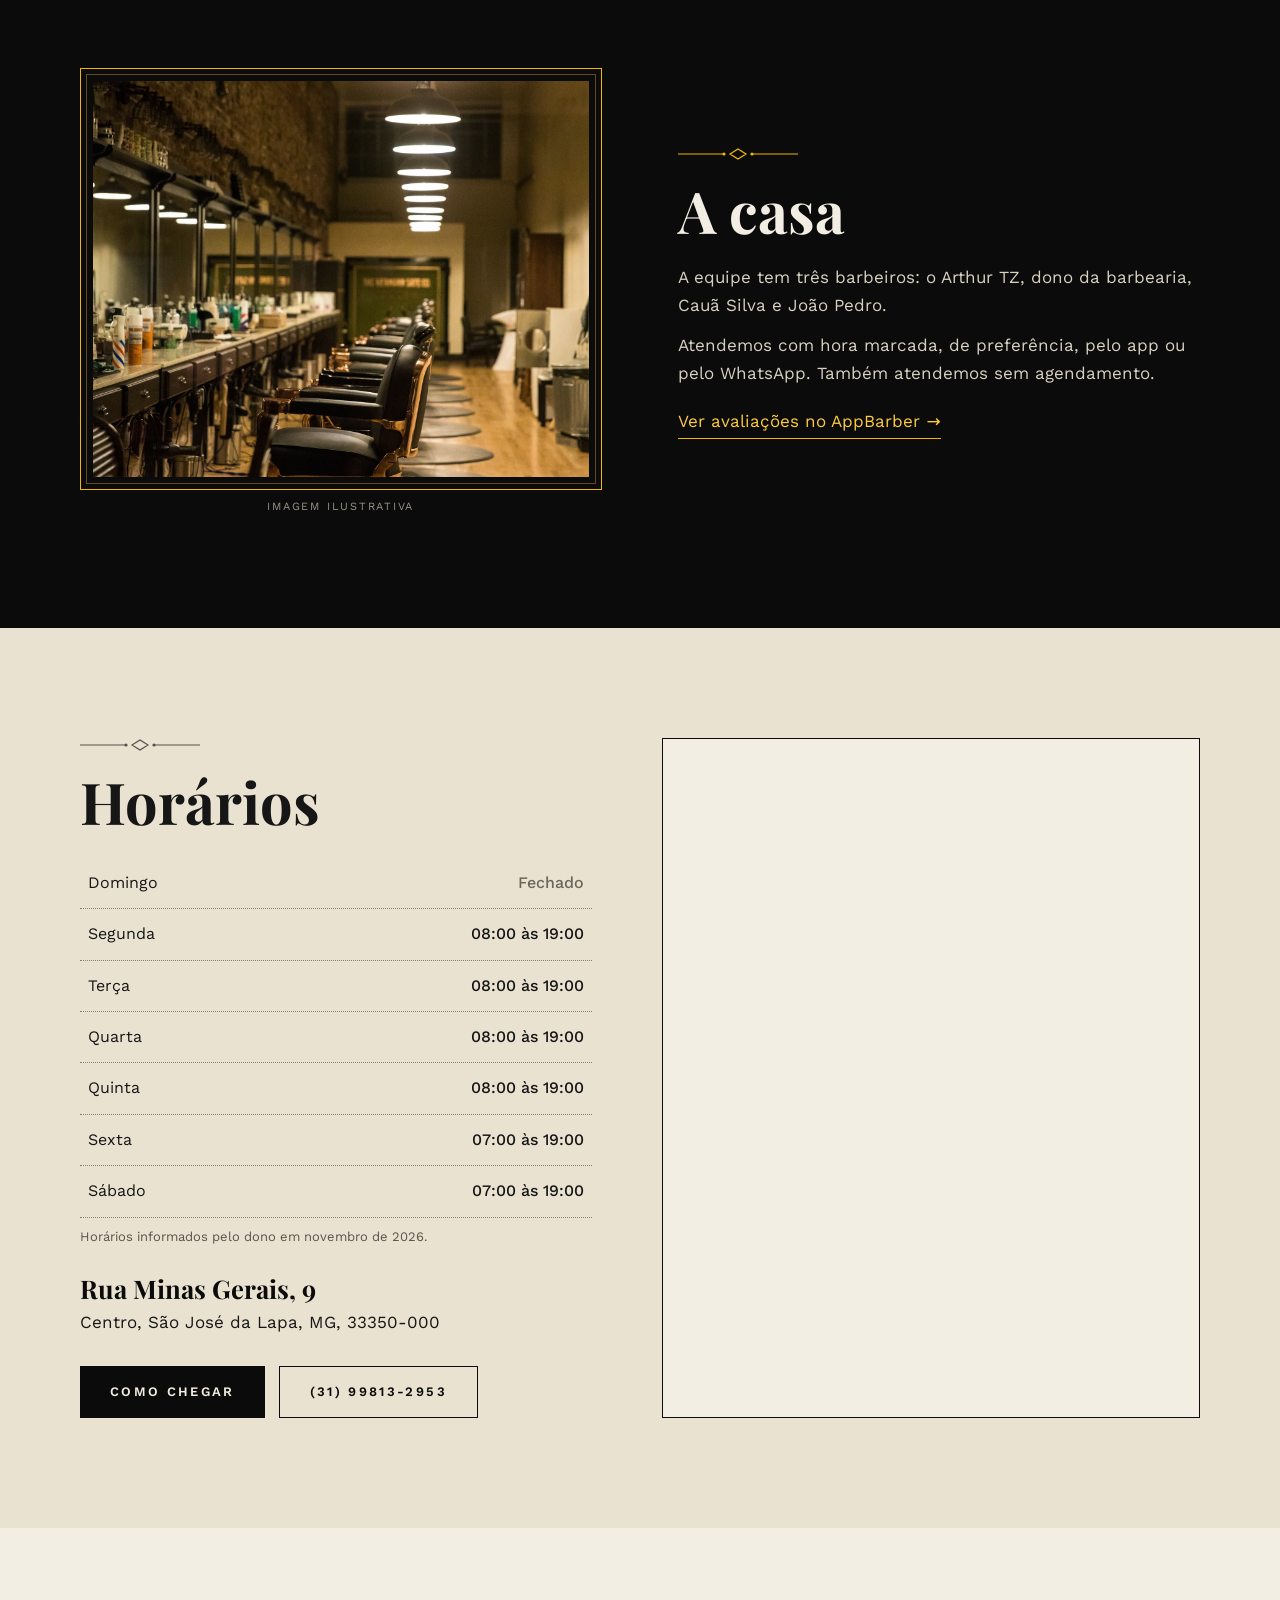
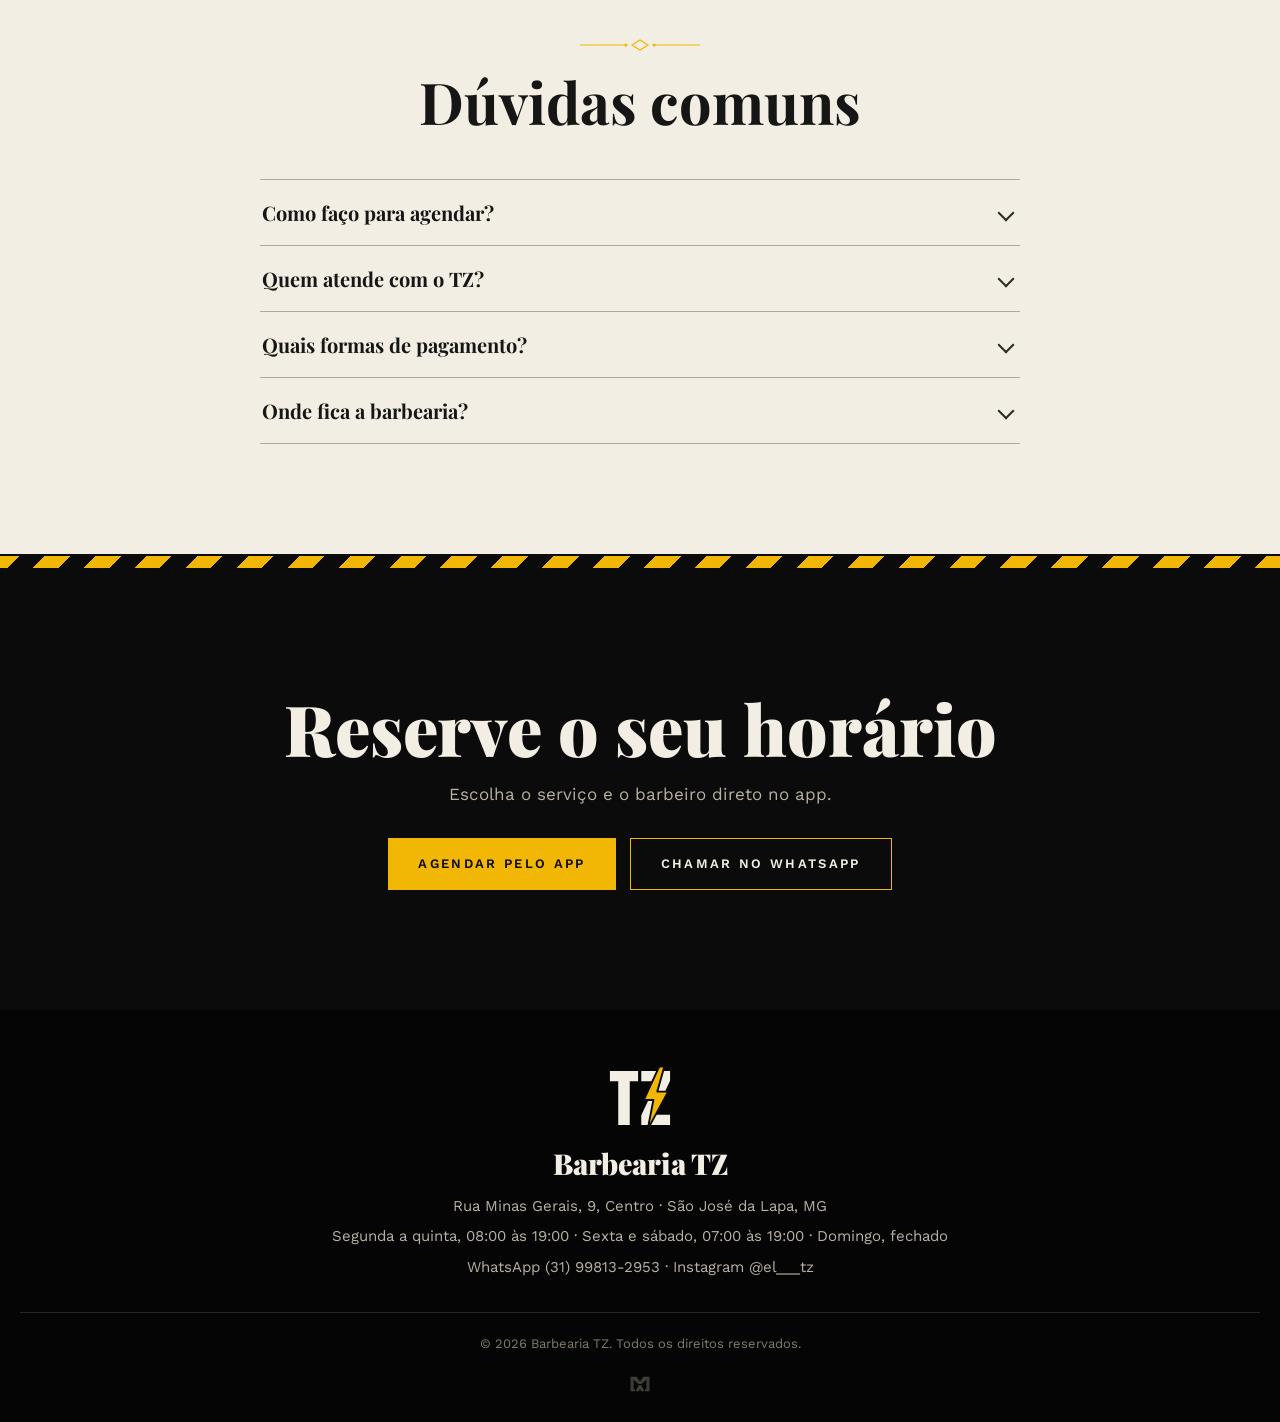
==== commit 4c6fa447: "Remove faixa de protótipo; restaura trecho sobre o Arthur no Clube Co-Authored-By: Claude Sonnet 5.5" ====
--- a/1-tradicao/index.html
+++ b/1-tradicao/index.html
@@ -26,7 +26,6 @@
   <symbol id="orn" viewBox="0 0 120 14"><path fill="none" stroke="currentColor" stroke-width="1.2" d="M0 7H46M74 7H120M52 7l8-5 8 5-8 5z"/><circle cx="46" cy="7" r="1.6" fill="currentColor"/><circle cx="74" cy="7" r="1.6" fill="currentColor"/></symbol>
 </svg>
 
-<div class="faixa">Protótipo para aprovação. Fotos, textos e serviços ainda não são os finais.</div>
 
 <header class="topo">
   <nav class="nav" aria-label="Principal">
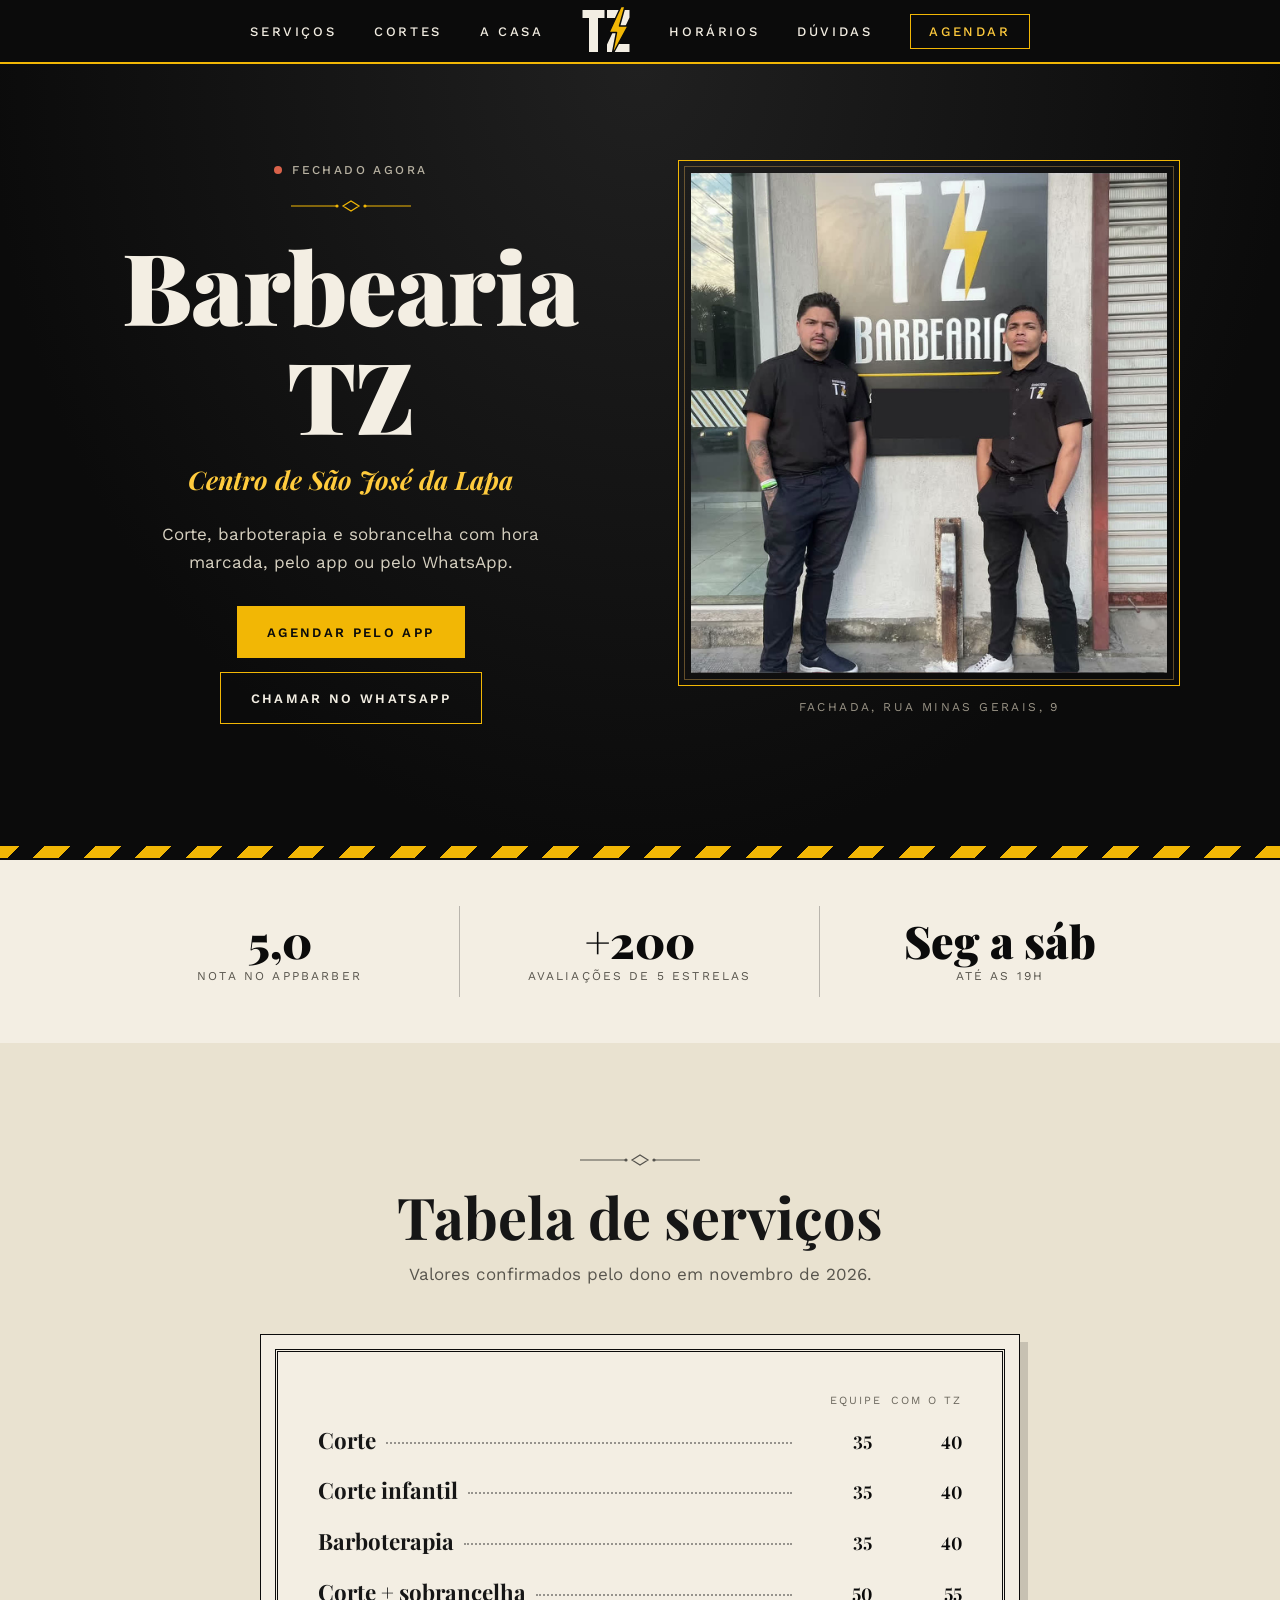
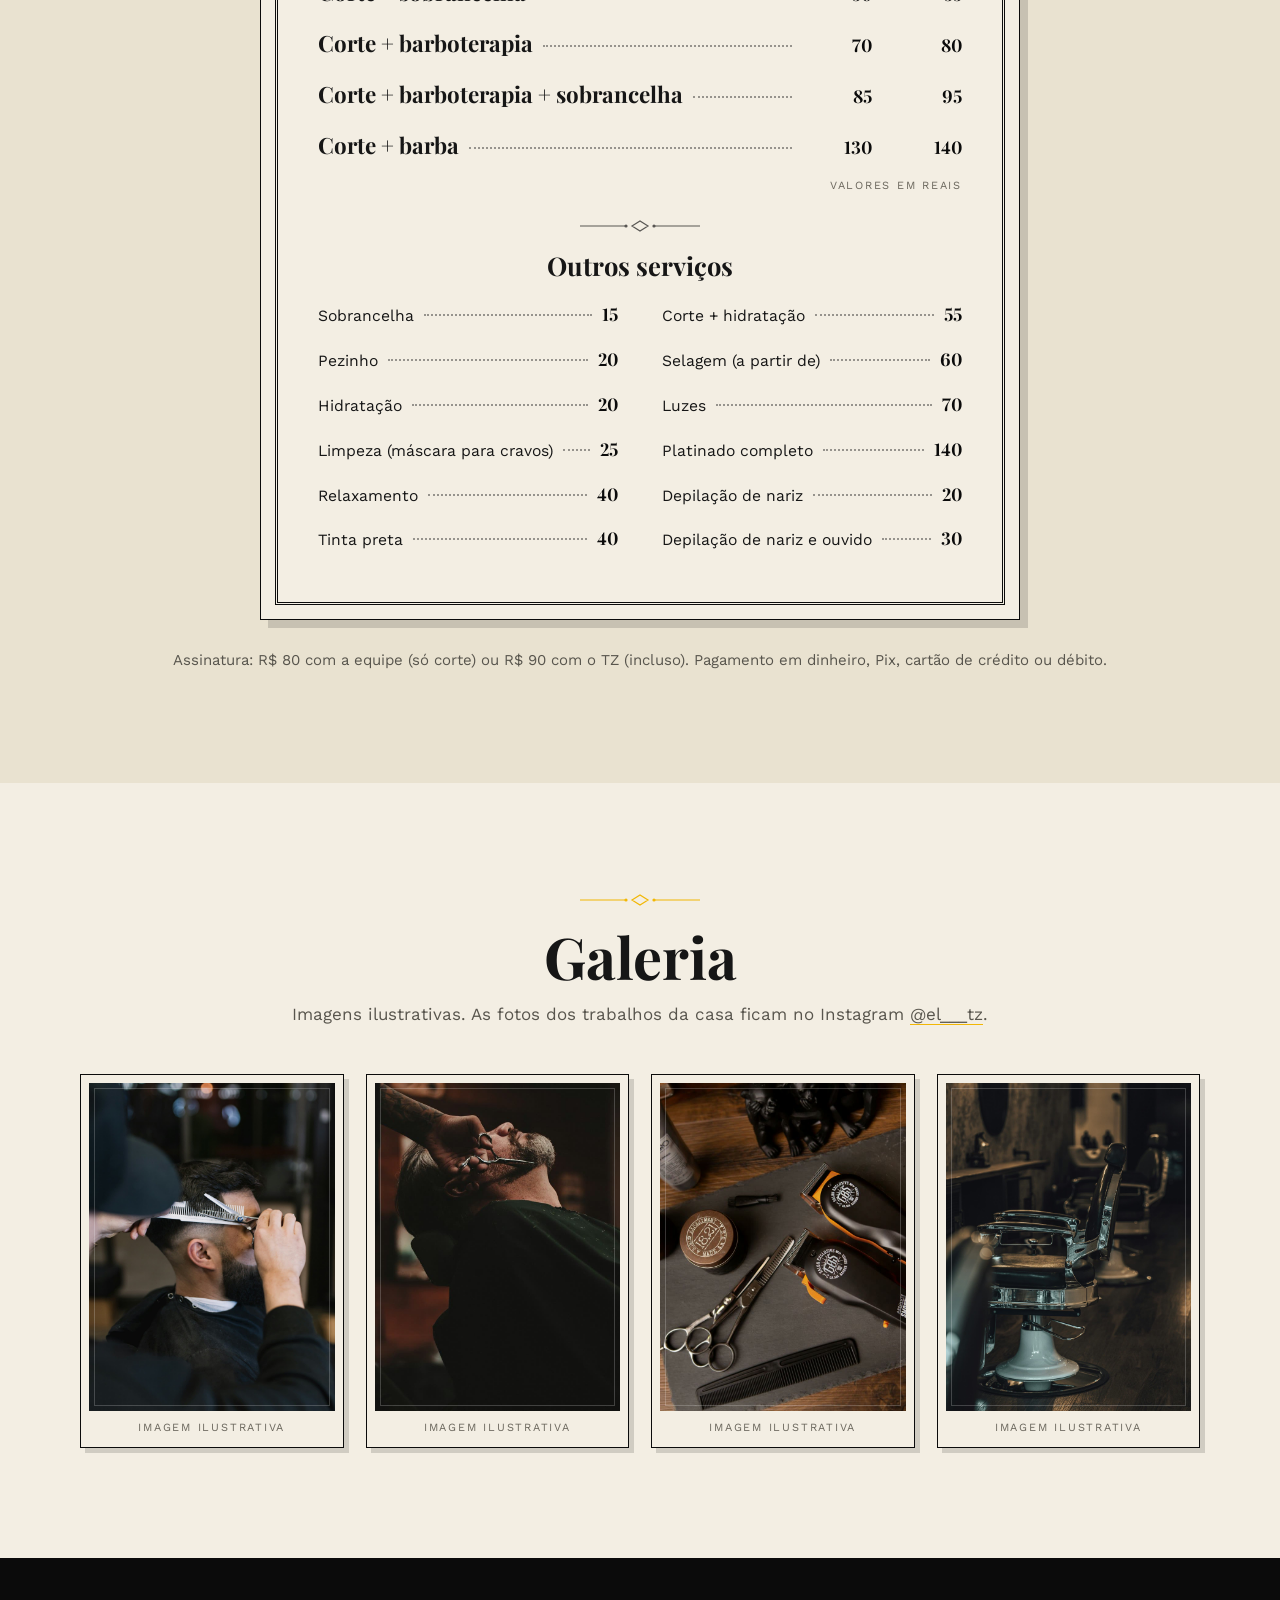
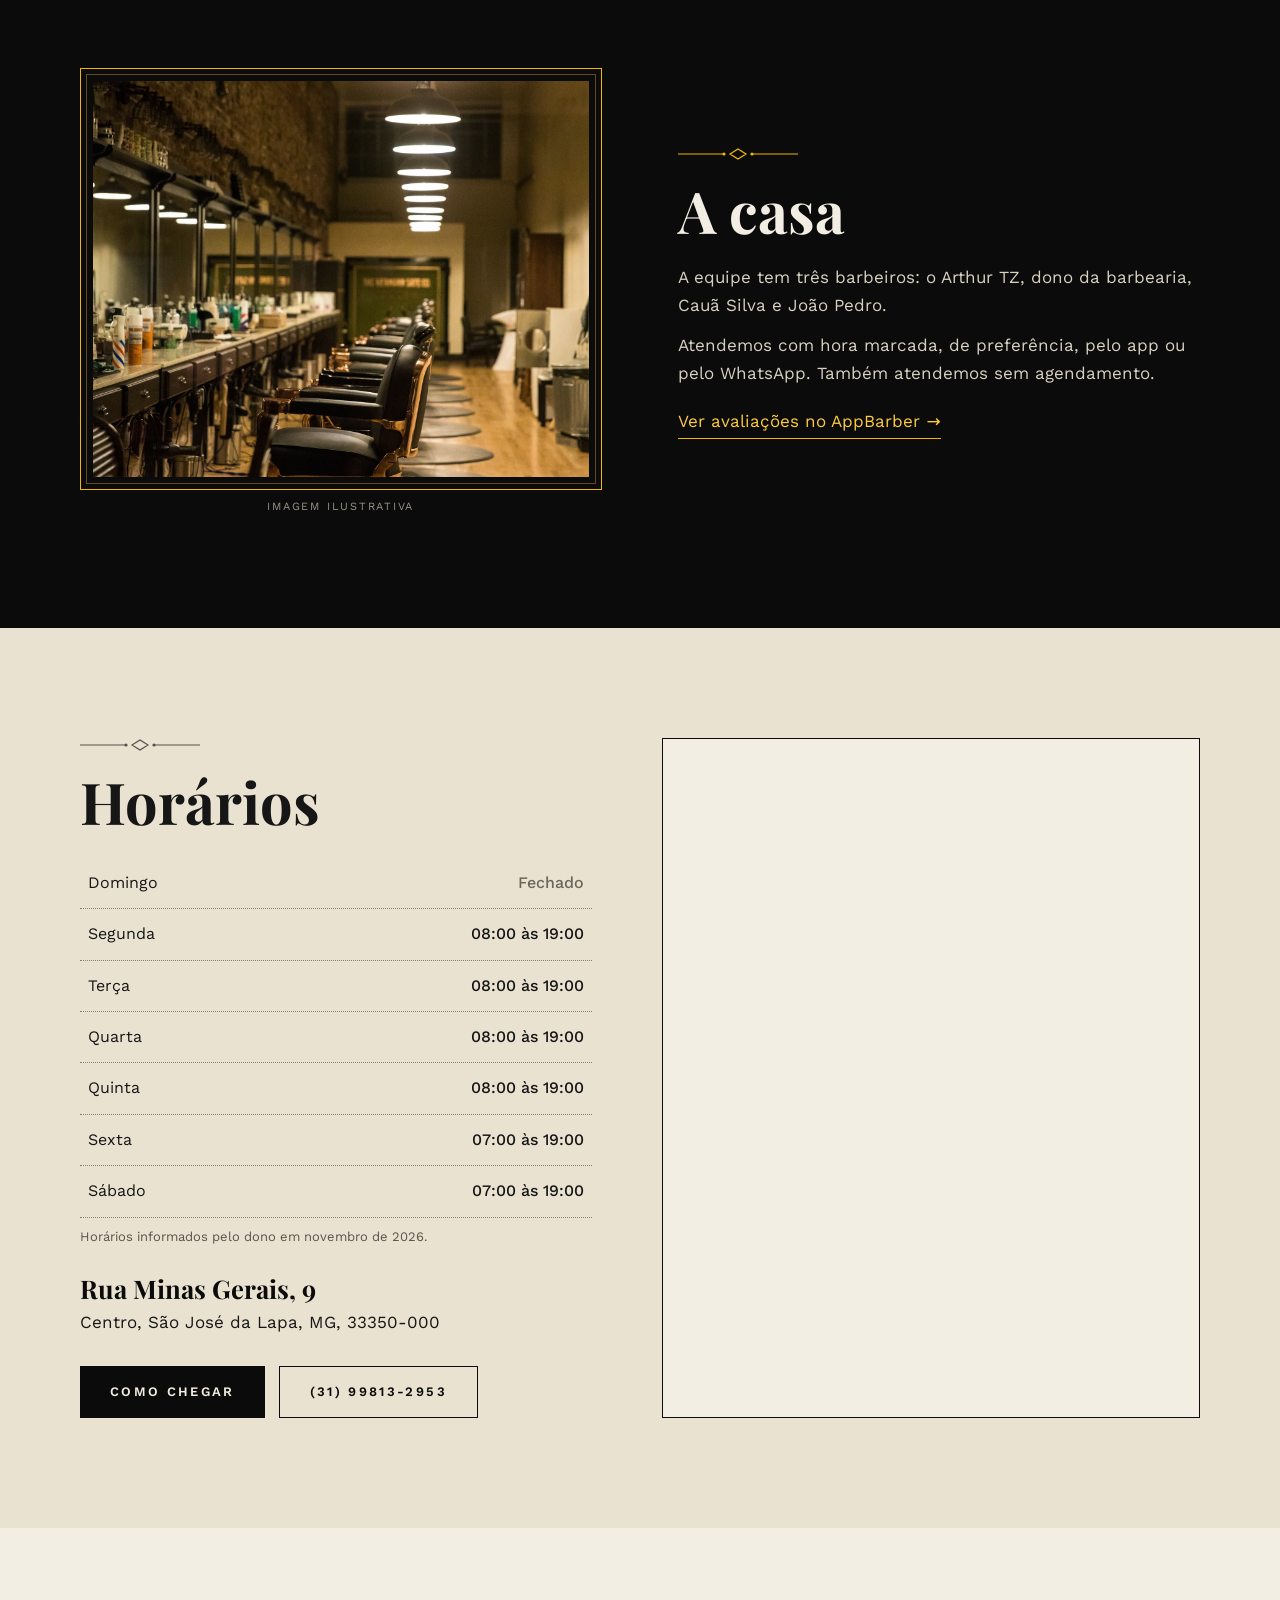
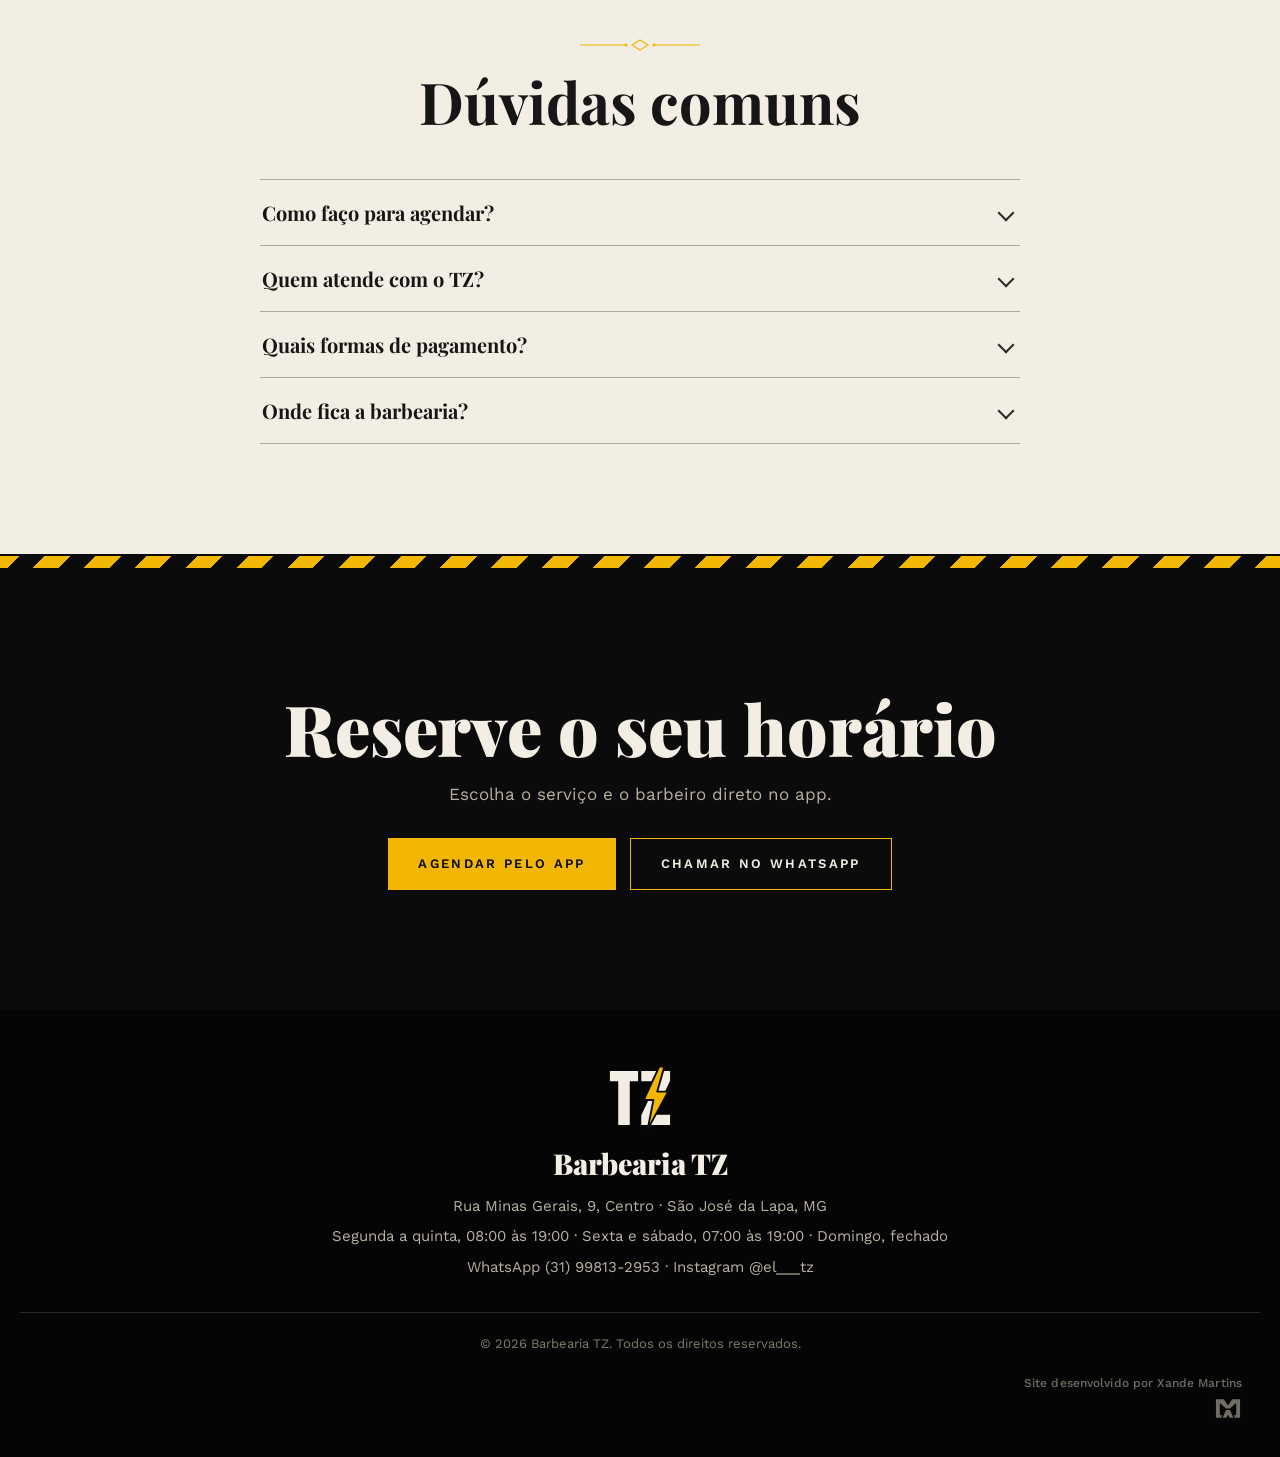
==== commit ff899e02: "Rodapé: 'Site desenvolvido por Xande Martins' à direita, logo maior Co-Authored-By: Claude Sonnet 5." ====
--- a/1-tradicao/index.html
+++ b/1-tradicao/index.html
@@ -187,7 +187,7 @@
   <p>Segunda a quinta, 08:00 às 19:00 · Sexta e sábado, 07:00 às 19:00 · Domingo, fechado</p>
   <p><a data-wa href="#">WhatsApp (31) 99813-2953</a> · <a href="https://www.instagram.com/el___tz/" target="_blank" rel="noopener">Instagram @el___tz</a></p>
   <p class="rod-fim">© <span data-ano>2026</span> Barbearia TZ. Todos os direitos reservados.</p>
-<a class="xm-logo" href="https://xandemartinsc.pages.dev/" aria-label="Ver o portfólio de Alexandre Martins" title="Portfólio de Alexandre Martins"><svg viewBox="0 0 288 256" width="22" height="20" aria-hidden="true" focusable="false"><path fill="currentColor" d="M20 32H100L144 98L188 32H268V224H210V194H228V72L164 128H124L60 72V194H78V224H20Z"/><path fill="currentColor" d="M124 144H164L200 224H160L144 192L128 224H88Z"/></svg></a>
+<a class="xm-logo" href="https://xandemartinsc.pages.dev/" aria-label="Site desenvolvido por Xande Martins. Ver portfólio"><span>Site desenvolvido por Xande Martins</span><svg viewBox="0 0 288 256" width="28" height="25" aria-hidden="true" focusable="false"><path fill="currentColor" d="M20 32H100L144 98L188 32H268V224H210V194H228V72L164 128H124L60 72V194H78V224H20Z"/><path fill="currentColor" d="M124 144H164L200 224H160L144 192L128 224H88Z"/></svg></a>
 </footer>
 
 <script src="comum.js" defer></script>
--- a/1-tradicao/style.css
+++ b/1-tradicao/style.css
@@ -199,4 +199,4 @@
 .casa-foto img{aspect-ratio:4/3.2;object-position:50% 50%}
 @media (max-width:900px){.lin span{font-size:1.02rem}.lin b{font-size:1rem}}
 
-.xm-logo{display:flex;justify-content:center;width:fit-content;margin:0 auto;padding:14px 12px 4px;color:inherit;opacity:.32;transition:opacity .2s}.xm-logo:hover,.xm-logo:focus-visible{opacity:.85}
+.xm-logo{display:flex;flex-direction:column;align-items:flex-end;gap:5px;width:fit-content;margin:0 0 0 auto;padding:16px 18px 12px;color:inherit;opacity:.6;font-size:12px;font-weight:500;line-height:1.2;font-family:inherit;letter-spacing:.01em;text-decoration:none;transition:opacity .2s}.xm-logo:hover,.xm-logo:focus-visible{opacity:1}
